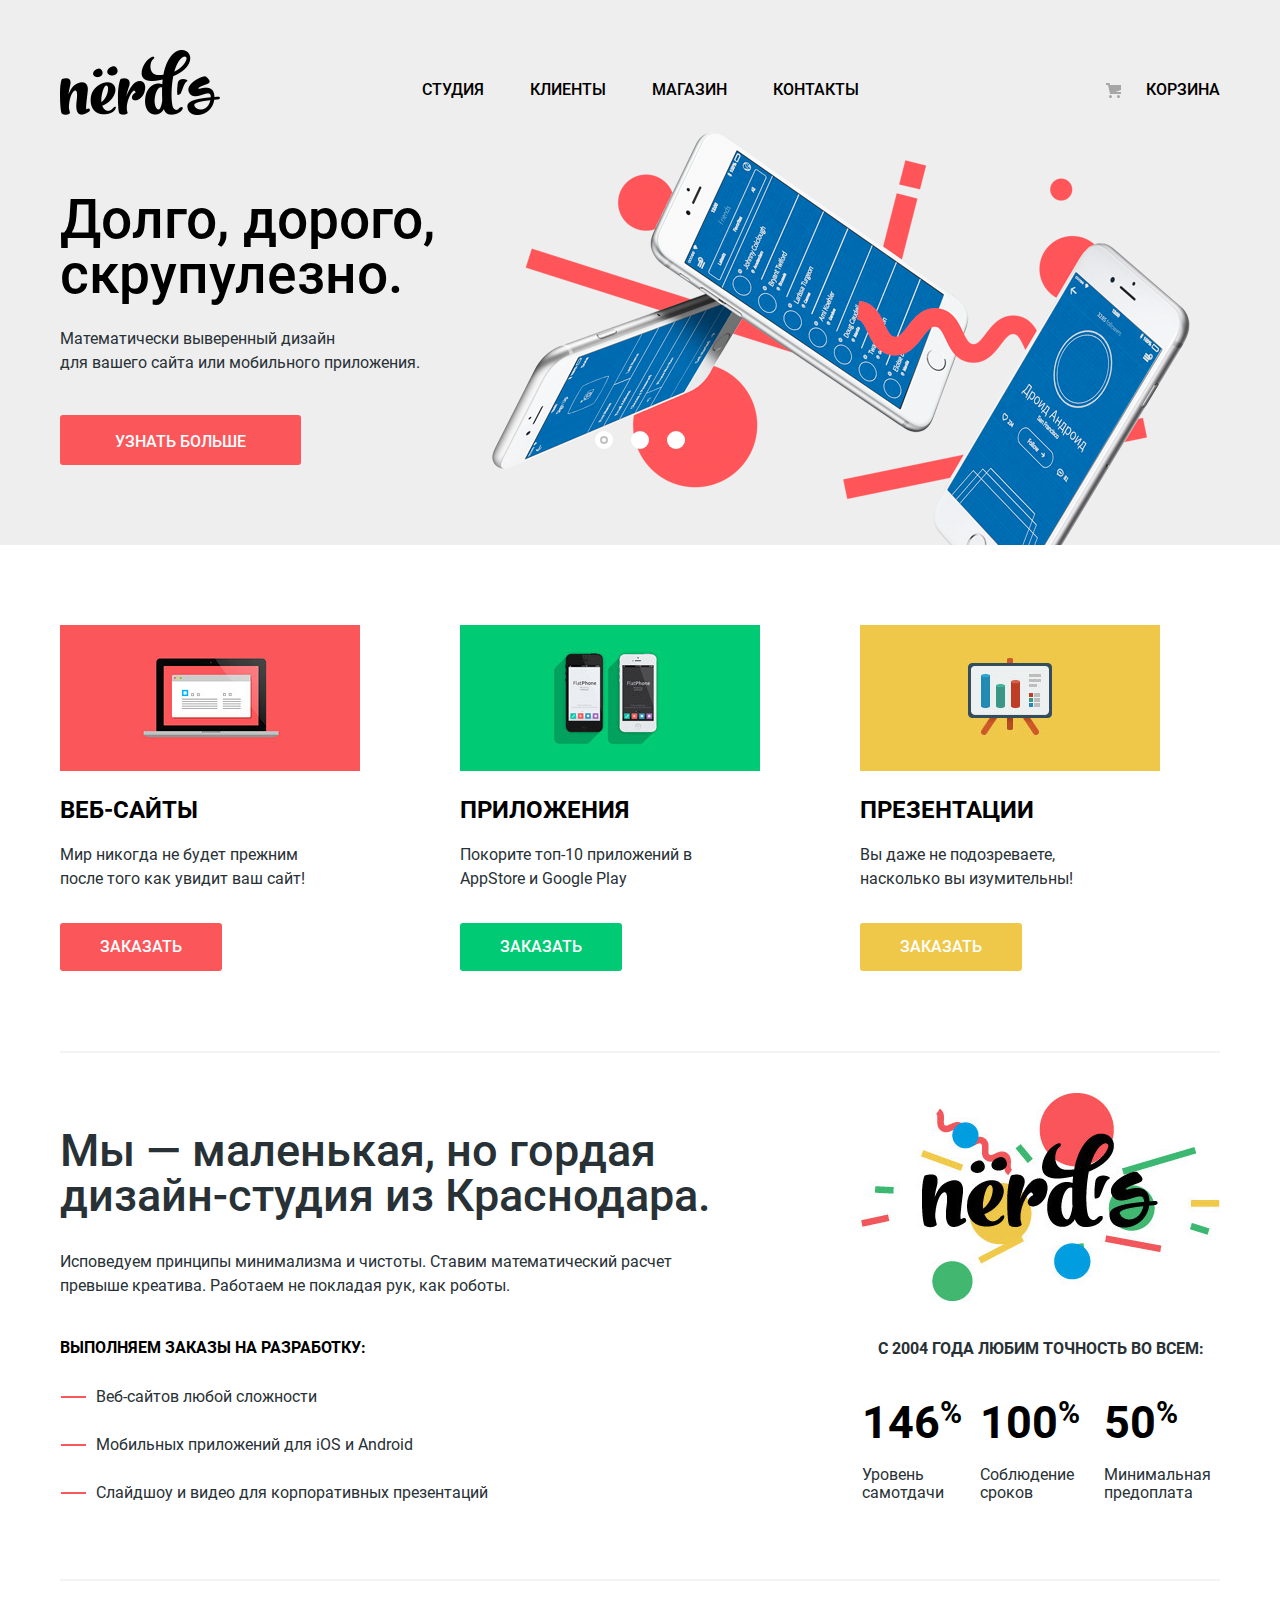
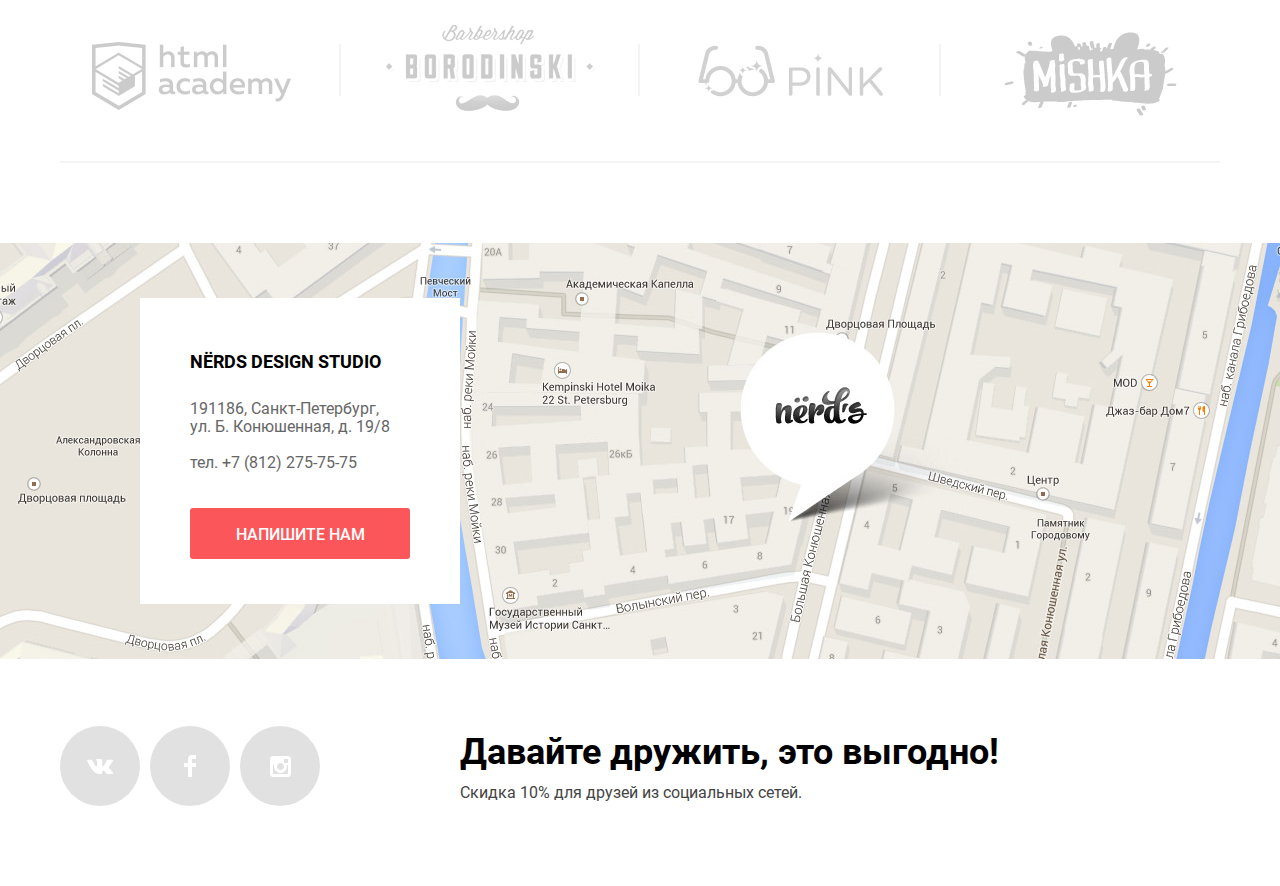
==== index.html @ d202fc58 "Подправил по последним замечаниям" ====
<!DOCTYPE html>
<html lang="ru">
  <head>
    <meta charset="utf-8">
    <title>HTML Academy: Нёрдс</title>
    <link rel="stylesheet" href="css/normalize.css">
    <link rel="stylesheet" href="css/min-main.css">
  </head>
  <body>
    <header class="header-main">
      <nav class="container-index header-nav ">
        <a class="logo">
          <img src="img/nerds-logo.png" alt="Дизайн студия Нёрдс" width="160" height="65">
        </a>
        <ul class="nav-list">
          <li><a href="#">Студия</a></li>
          <li><a href="#">Клиенты</a></li>
          <li><a href="catalog.html">Магазин</a></li>
          <li><a href="#">Контакты</a></li>
        </ul>
        <ul class="nav-user">
          <li class="user-cart"><a href="#">Корзина</a></li>
        </ul>
      </nav>
    </header>
    <main>
      <h1 class="visually-hidden">Студия дизайна НЁРДС</h1>
      <section class="advantages">
        <h2 class="visually-hidden">Преимущества студии дизайна НЁРДС</h2>
        <div class="container-index">
          <input class="visually-hidden" id="slider-control-1" type="radio" name="slider-controls" checked>
          <input class="visually-hidden" id="slider-control-2" type="radio" name="slider-controls">
          <input class="visually-hidden" id="slider-control-3" type="radio" name="slider-controls">
          <div class="advantages-controls">
            <label for="slider-control-1"></label>
            <label for="slider-control-2"></label>
            <label for="slider-control-3"></label>
          </div>
          <ul class="advantages-list">
            <li class="advantages-item">
              <b class="advantages-slogan">
                Долго, дорого,<br> 
                  скрупулезно.
              </b>
              <p>
                Математически выверенный дизайн<br> 
                для вашего сайта или мобильного приложения.
              </p>
              <a class="btn" href="#" >Узнать больше</a>
            </li>
            <li class="advantages-item">
              <b class="advantages-slogan">
                Любим математику<br>
                как никто другой
              </b>
              <p>
                Никакого креатива, только математические формулы 
                для расчета идеальных пропорций.
              </p>
              <a class="btn" href="">Узнать больше</a>
            </li>
            <li class="advantages-item">
              <b class="advantages-slogan">
                Только ночь,<br>
                только хардкор
              </b>
              <p>
                Работать днем, как все? Мы против этого.<br>
                Ближе к полуночи работа только начинается.
              </p>
              <a class="btn" href="">Узнать больше</a>
            </li>
          </ul>
        </div>
      </section>
      <div class="container-index">
        <section class="products">
          <h2 class="visually-hidden">Услуги</h2>
          <ul class="products-list">
            <li class="products-item">
              <h3 class="products-title">веб-сайты</h3>
              <p>Мир никогда не будет прежним после того как увидит ваш сайт!</p>
              <a href="#" class="btn">заказать</a>
            </li>
            <li class="products-item">
              <h3 class="products-title">приложения</h3>
              <p>Покорите топ-10 приложений в AppStore и Google Play</p>
              <a href="#" class="btn">заказать</a>
            </li>
            <li class="products-item">
              <h3 class="products-title">презентации</h3>
              <p>
                Вы даже не подозреваете, насколько вы изумительны!
              </p>
              <a href="#" class="btn">заказать</a>
            </li>
          </ul>
        </section>
        <section class="about-us">
          <h2 class="visually-hidden">О нас</h2>
          <div class="about-us-dis">
            <b class="about-us-slogan">Мы — маленькая, но гордая дизайн-студия из Краснодара.</b>
            <p>
              Исповедуем принципы минимализма и чистоты. Ставим математический расчет 
              превыше креатива. Работаем не покладая рук, как роботы.
            </p>
            <b class="about-us-promo">Выполняем заказы на разработку:</b>
            <ul class="promo-list">
              <li>Веб-сайтов любой сложности</li>
              <li>Мобильных приложений для iOS и Android</li>
              <li>Слайдшоу и видео для корпоративных презентаций</li>
            </ul> 
          </div>
          <div class="about-us-tab">
            <b>с 2004 года Любим точность во всем:</b>
            <table class="about-us-success">
              <tr class="success-row">
                <td>146<sup>%</sup></td>
                <td>100<sup>%</sup></td>
                <td>50<sup>%</sup></td>
              </tr>
              <tr class="success-row">
                <td>Уровень самотдачи</td>
                <td>Соблюдение сроков</td>
                <td>Минимальная предоплата</td>
              </tr>
            </table>
          </div>
        </section>
        <section class="clients">
          <h2 class="visually-hidden">Наши клиенты</h2>
          <ul>
              <li class="clients-item"><a href="https://htmlacademy.ru/intensive/htmlcss"><img src="img/htmlacademy-logo.png" alt="Интерактивные онлайн-курсы HtmlAcademy" width="199" height="68"></a></li>
              <li class="clients-item"><a href="#"><img src="img/borodinski-logo.png" alt="Барбершоп Borodinski" width="209" height="90"></a></li>
              <li class="clients-item"><a href="#"><img src="img/pink-logo.png" alt="Мобильное приожение Pink" width="185" height="52"></a></li>
              <li class="clients-item"><a href="#"><img src="img/mishka-logo.png" alt="Интерент-магазин вязаных игрушек mishka" width="173" height="84"></a></li>
            </ul>
        </section>
      </div>
    </main>
    <footer>
      <section class="contacts">
          <iframe src="https://www.google.com/maps/embed?pb=!1m18!1m12!1m3!1d999.307319059545!2d30.32062268200421!3d59.93853644055591!2m3!1f0!2f0!3f0!3m2!1i1024!2i768!4f13.1!3m3!1m2!1s0x4696310fca145cc1%3A0x42b32648d8238007!2z0JHQvtC70YzRiNCw0Y8g0JrQvtC90Y7RiNC10L3QvdCw0Y8g0YPQuy4sIDE5LzgsINCh0LDQvdC60YIt0J_QtdGC0LXRgNCx0YPRgNCzLCAxOTExODY!5e0!3m2!1sru!2sru!4v1545558315371" min-width="1200" width="100%" height="416" style="border:0"></iframe>
        <h2 class="visually-hidden">Контакты</h2>
        <div class="contacts-container">
          <div class="contacts-wrapper">
            <h3>NЁRDS DESIGN STUDIO</h3>
            <p>
              191186, Санкт-Петербург,
              ул. Б. Конюшенная, д. 19/8
            </p>
            <p>тел. +7 (812) 275-75-75</p>
            <a class="btn" href="#">Напишите нам</a>
          </div>
        </div>
      </section>
      <div class="container-index main-footer">
        <ul class="social-list">
          <li><a class="social-btn" href="#" aria-label="Нёрдс в Вконтакте"><svg xmlns="http://www.w3.org/2000/svg" width="26" height="15" viewbox="0 0 26 15"><path fill="#fff" d="M16.138 11.51c.956-.309 2.18 2.04 3.483 2.939.978.681 1.727.534 1.727.534l3.473-.05s1.815-.112.957-1.554c-.071-.12-.503-1.069-2.585-3.022-2.177-2.043-1.882-1.712.739-5.244 1.597-2.153 2.236-3.468 2.036-4.028-.192-.539-1.365-.399-1.365-.399L20.69.713c-.381.001-.704.119-.851.515-.003.004-.621 1.666-1.445 3.079-1.741 2.989-2.436 3.148-2.724 2.961-.661-.433-.494-1.737-.494-2.664 0-2.897.432-4.105-.846-4.417-.427-.104-.739-.172-1.828-.182-1.392-.021-2.574 0-3.244.329-.445.223-.786.712-.579.74.26.035.843.16 1.155.586.401.552.389 1.789.389 1.789s.229 3.411-.54 3.834c-.528.29-1.25-.302-2.803-3.016-.793-1.388-1.392-2.922-1.392-2.922s-.116-.285-.326-.441c-.25-.185-.6-.244-.6-.244L.848.684S.29.7.085.946c-.182.218-.015.668-.015.668s2.909 6.881 6.203 10.347c3.02 3.182 6.452 2.971 6.452 2.971h1.555s.469-.054.709-.312c.224-.24.214-.691.214-.691s-.031-2.109.935-2.419z"/></svg></a></li>
          <li><a class="social-btn" href="#" aria-label="Нёрдс в Фейсбуке"><svg xmlns="http://www.w3.org/2000/svg" width="12" height="22" viewbox="0 0 12 22"><path fill="#FFF" d="M12 4V0H8a4 4 0 0 0-4 4v4H0v4h4v10h4V12h4V8H8V4h4z"/></svg></a></li>
          <li><a class="social-btn" href="#" aria-label="Нёрдс в Инстаграме"><svg xmlns="http://www.w3.org/2000/svg" width="21" height="21" viewbox="0 0 21 21"><path fill="#FFF" d="M18 0H3C1.35 0 0 1.35 0 3v15c0 1.65 1.35 3 3 3h15c1.65 0 3-1.35 3-3V3c0-1.65-1.35-3-3-3zm-7.5 7c1.93 0 3.5 1.57 3.5 3.5S12.43 14 10.5 14 7 12.43 7 10.5 8.57 7 10.5 7zM18 18H3V9h1.181A6.504 6.504 0 0 0 4 10.5a6.5 6.5 0 1 0 13 0 6.45 6.45 0 0 0-.181-1.5H18v9zm0-11h-4V3h4v4z"/></svg></a></li>
        </ul>
        <div class="footer-slogan">
          <b>Давайте дружить, это выгодно!</b>
          <p>Скидка 10% для друзей из социальных сетей.</p>
      </div>
      </div>
    </footer>
    <section class="modal-form display-none">
      <h2>Напишите нам</h2>
      <form action="https://echo.htmlacademy.ru" method="post">
        <div class="modal-name">
          <p>
            <label for="name">Ваше имя:</label>
            <input id="name" name="name" type="text" placeholder="Имя Фамилия">
          </p>
          <p>
            <label for="email">Ваш e-mail:</label>
            <input id="email" name="email" type="email" placeholder="email@example.com">
          </p>
        </div>
        <div class="modal-letter">
          <label for="letter">Текст письма:</label>
          <textarea id="letter" name="letter" placeholder="В свободной форме"></textarea>
        </div>
        <button class="btn" type="submit" name="write-us">Отправить</button>
      </form>
      <button class="modal-close" type="button" aria-label="Закрыть модальное окно"></button>
    </section>
    <script src="js/min-script.js"></script>
  </body>
</html>
---- css/min-main.css ----
.header-nav,.main-footer{-webkit-box-align:center}.about-us-promo,.about-us-tab b,.btn,.header-nav,.products-title{text-transform:uppercase}.clients-item:not(:last-child)::after,.promo-list li::before,.user-cart a::before{content:""}.btn,.catalog-title,.clients-item{text-align:center}@font-face{font-family:Roboto;src:url(../fonts/roboto.woff2) format("woff2"),url(../fonts/roboto.woff) format("woff");font-weight:400;font-style:normal}@font-face{font-family:Roboto;src:url(../fonts/robotomedium.woff2) format("woff2"),url(../fonts/robotomedium.woff) format("woff");font-weight:500;font-style:normal}@font-face{font-family:Roboto;src:url(../fonts/robotobold.woff2) format("woff2"),url(../fonts/robotobold.woff) format("woff");font-weight:700;font-style:normal}html{-webkit-box-sizing:border-box;box-sizing:border-box}*,::after,::before{-webkit-box-sizing:inherit;box-sizing:inherit}body{margin:0;padding:0;font-family:Roboto,Arial,sans-serif;font-size:16px;line-height:24px;font-weight:400;color:#283136;background-color:#fff}img{max-width:100%}a{text-decoration:none}.visually-hidden{position:absolute;top:0;left:0;width:1px;height:1px;margin:-1px;border:0;padding:0;clip:rect(0 0 0 0);overflow:hidden}.btn{display:inline-block;font:inherit;line-height:18px;font-weight:500;color:#fff;vertical-align:top;word-break:break-all;background-color:#fb565a;border:none;border-radius:3px}.btn:hover{background-color:#e74246}.btn:active{color:rgba(255,255,255,.3);background-color:#d7373b;-webkit-box-shadow:0 2px 0 0 rgba(0,0,0,.25) inset;box-shadow:0 2px 0 0 rgba(0,0,0,.25) inset}.container-index{position:relative;width:1200px;margin:0 auto;padding:0 20px}.header-main{color:#000;background-color:#eee}.header-nav{display:-webkit-box;display:-ms-flexbox;display:flex;-ms-flex-align:center;align-items:center;padding-top:50px;font-weight:500;line-height:30px}.nav-list,.nav-user{display:-webkit-box;display:-ms-flexbox}.header-nav ul{margin:0 0 0 202px;padding:15px 0 0;list-style:none}.header-nav ul:last-child{margin-left:auto}.nav-list{display:flex}.nav-list li:first-child{padding-left:0}.nav-list li{padding-left:46px}.nav-user{display:flex;-webkit-box-pack:end;-ms-flex-pack:end;justify-content:flex-end}.nav-list a,.nav-user a{padding:10px 0;color:#000}.user-cart a{position:relative;max-width:125px;padding-left:45px}.user-cart a::before{position:absolute;top:13px;left:5px;width:20px;height:20px;background:url(../img/cart-icon.svg) no-repeat}.nav-list a:focus,.nav-list a:hover,.nav-user a:focus,.nav-user a:hover{color:#fb565a}.nav-list a:active,.nav-user a:active{color:rgba(0,0,0,.3)}.nav-current{border-bottom:2px solid #fb565a}.logo{font-size:0;line-height:0}.logo:hover{opacity:.8}.logo:active{opacity:.3}.advantages{background-color:#eee}.advantages .container-index{display:-webkit-box;display:-ms-flexbox;display:flex}.advantages-list{margin:0;padding:0;list-style:none}.advantages-item{display:none;-webkit-box-orient:vertical;-webkit-box-direction:normal;-ms-flex-direction:column;flex-direction:column;-webkit-box-align:start;-ms-flex-align:start;align-items:flex-start;margin:0;padding:77px 640px 80px 0}.advantages-slogan{margin-bottom:25px;min-width:520px;font-size:55px;line-height:55px;font-weight:500;color:#000}.advantages-item p{max-width:420px;margin:0 0 40px;padding:0}.advantages-item .btn{min-width:240px;padding:18px 55px 14px}.advantages-item:first-child{background:url(../img/slide1.png) 93.5% 17px no-repeat}.advantages-item:nth-child(2){background:url(../img/slide2.png) 100% no-repeat}.advantages-item:nth-child(3){background:url(../img/slide3.png) 100% 18px no-repeat}.advantages-controls{position:absolute;bottom:96px;left:50%;display:-webkit-box;display:-ms-flexbox;display:flex;-webkit-box-pack:justify;-ms-flex-pack:justify;justify-content:space-between;width:90px;margin:0;padding:0;z-index:100;list-style:none;-webkit-transform:translateX(-50%);-ms-transform:translateX(-50%);transform:translateX(-50%)}.about-us-dis,.products-item{-webkit-box-orient:vertical;-webkit-box-direction:normal;-ms-flex-direction:column}.advantages-controls label{position:relative;width:18px;height:18px;margin:0;padding:0;border:none;border-radius:50%;z-index:25;background-color:#fff;cursor:pointer}#slider-control-1:checked~.advantages-list .advantages-item:first-child,#slider-control-2:checked~.advantages-list .advantages-item:nth-child(2),#slider-control-3:checked~.advantages-list .advantages-item:nth-child(3){display:-webkit-box;display:-ms-flexbox;display:flex}.products-item,.products-list{display:-webkit-box;display:-ms-flexbox}#slider-control-1:checked~.advantages-controls label:first-child::before,#slider-control-2:checked~.advantages-controls label:nth-child(2)::before,#slider-control-3:checked~.advantages-controls label:nth-child(3)::before{content:"";position:absolute;top:25%;left:5px;z-index:100;width:8px;height:8px;border:2px solid #c1c1c1;border-radius:50%;background-color:#fff}.products{padding-top:80px;border-bottom:2px solid #f4f4f4;color:#283136;background-color:#fff}.products-list{display:flex;margin:0;padding:0;list-style:none}.products-item{display:flex;flex-direction:column;-webkit-box-align:start;-ms-flex-align:start;align-items:flex-start;width:300px;margin-right:100px;margin-bottom:80px}.about-us,.about-us-dis{display:-webkit-box;display:-ms-flexbox}.products-item:first-child{background:url(../img/illustration-1.jpg) no-repeat}.products-item:nth-child(2){background:url(../img/illustration-2.jpg) no-repeat}.products-item:last-child{margin-right:60px;background:url(../img/illustration-3.jpg) no-repeat}.products-title{margin:0 0 18px;padding:170px 0 0;font-size:24px;line-height:30px;font-weight:700;color:#000}.products-item p{max-width:265px;margin:0 0 32px;padding:0 20px 0 0}.products-item .btn{padding:15px 40px}.products-item:nth-child(2) .btn{background-color:#00ca74}.products-item:nth-child(3) .btn{background-color:#efc849}.products-item:nth-child(2) .btn:hover{background-color:#00bc6c}.products-item:nth-child(3) .btn:hover{background-color:#eab534}.products-item:nth-child(2) .btn:active{color:rgba(255,255,255,.3);background-color:#00aa62}.products-item:nth-child(3) .btn:active{color:rgba(255,255,255,.3);background-color:#e5a722}.about-us{display:flex;margin-bottom:50px;padding-top:40px;color:#283136;background-color:#fff}.about-us ul{margin:0;padding:0;list-style:none}.about-us-dis{display:flex;flex-direction:column;width:660px;padding-top:35px}.about-us-tab,.clients ul{display:-webkit-box;display:-ms-flexbox}.about-us-tab,.contacts-container{-webkit-box-orient:vertical;-webkit-box-direction:normal;-ms-flex-direction:column}.about-us-slogan{margin-bottom:32px;font-size:45px;line-height:45px;font-weight:500}.about-us-dis p{margin:0 0 38px;padding:0}.about-us-promo{margin-bottom:25px;font-weight:700;color:#000}.promo-list li{position:relative;padding-left:36px;margin-bottom:24px}.promo-list li::before{position:absolute;top:11px;left:1px;width:25px;height:1px;border:1px solid #fb565a}.about-us-tab{display:flex;flex-direction:column;width:360px;margin-left:140px;padding-top:244px;background:url(../img/nerds-illustration.jpg) no-repeat}.about-us-tab b{padding-left:18px}.success-row{line-height:18px;font-weight:400}.success-row:first-child{font-size:45px;line-height:10.06px;font-weight:700;color:#000}.success-row sup{font-size:30px}.success-row td{padding-top:55px;padding-left:12px}.success-row td:first-child{padding-left:0}.success-row td:last-child{padding-left:18px}.success-row:nth-child(2) td{padding-top:35px}.clients{margin-bottom:80px;padding:44px 32px 38px;border-top:2px solid #f4f4f4;border-bottom:2px solid #f4f4f4}.clients ul{display:flex;margin:0;padding:0;list-style:none}.contacts-container,.contacts-wrapper{display:-webkit-box;display:-ms-flexbox}.clients-item{position:relative;margin-right:95px}.clients-item:first-child{padding-top:17px}.clients-item:nth-child(2){margin-right:103px}.clients-item:nth-child(3){margin-right:121px;padding-top:20px}.clients-item:last-child{margin-right:0;padding-top:7px}.clients-item a{opacity:.2}.clients-item a:hover{opacity:1}.clients-item a:active{opacity:.1}.clients-item:not(:last-child)::after{position:absolute;top:19px;height:52px;width:2px;background-color:#f4f4f4;opacity:1}.clients-item:first-child::after{right:-50px}.clients-item:nth-child(2)::after{right:-45px}.clients-item:nth-child(3)::after{right:-58px}iframe{position:absolute;z-index:1}.contacts-container{position:relative;display:flex;flex-direction:column;max-width:1440px;min-height:416px;margin:0 auto;line-height:18px;color:#666;background:url(../img/map-markerjpg.jpg) center center no-repeat #eee}.contacts-wrapper,.filter-catalog form{-webkit-box-orient:vertical;-webkit-box-direction:normal;-ms-flex-direction:column}.contacts-wrapper{position:absolute;top:55px;left:140px;z-index:2;display:flex;flex-direction:column;-webkit-box-align:start;-ms-flex-align:start;align-items:flex-start;width:320px;padding:49px 50px 45px;background-color:#fff}.main-footer,.social-list{display:-webkit-box;display:-ms-flexbox}.contacts-wrapper h3{margin:0 0 5px;padding:0;font-size:18px;line-height:30px;font-weight:700;color:#000}.contacts-wrapper p{margin:0 0 18px;white-space:pre-line}.contacts-wrapper p:last-of-type{margin-bottom:36px}.contacts-wrapper .btn{-ms-flex-item-align:start;align-self:flex-start;min-width:220px;padding:18px 44px 15px}.main-footer{display:flex;-ms-flex-align:center;align-items:center;padding-top:67px;padding-bottom:80px;line-height:22px;color:#444;background-color:#fff}.main-footer b{font-size:36px;line-height:36px;font-weight:700;color:#000}.social-list{display:flex;margin:0;padding:0;list-style:none}.container-catalog,.social-btn{display:-webkit-box;display:-ms-flexbox}.social-list li{margin-right:10px}.social-btn{display:flex;-webkit-box-align:center;-ms-flex-align:center;align-items:center;-webkit-box-pack:center;-ms-flex-pack:center;justify-content:center;width:80px;height:80px;border:none;border-radius:50%;background-color:#e1e1e1}.social-btn:hover{background-color:#e74246}.social-btn:active{fill-opacity:.3;background-color:#d7373b}.footer-slogan{margin-left:130px;padding-top:5px}.footer-slogan p{margin:12px 0 0;padding:0}.container-catalog{display:flex;-webkit-box-pack:justify;-ms-flex-pack:justify;justify-content:space-between;-ms-flex-wrap:wrap;flex-wrap:wrap;margin-top:54px}.catalog-title{margin:0;padding:77px 0 108px;font-size:55px;line-height:55px;font-weight:500;background-color:#eee}.filter-catalog .sort-name,.item-title a{font-weight:700;text-transform:uppercase}.filter-catalog{width:260px;min-height:780px;line-height:20px;background-color:#fff}.filter-catalog .btn,.filter-catalog input{background-color:#eee}.filter-catalog form{display:-webkit-box;display:-ms-flexbox;display:flex;flex-direction:column;min-height:780px}.catalog,.item-info{-ms-flex-direction:column;-webkit-box-orient:vertical;-webkit-box-direction:normal}.filter-catalog fieldset{margin:0;padding:0;border:none}.filter-catalog .sort-name{margin-bottom:16px;font-size:18px;line-height:30px;color:#000}.filter-catalog input:disabled+label{opacity:.3}.filter-catalog ul{margin:0;padding:0;list-style:none}.filter-catalog .btn{padding:17px 0;color:#000}.filter-catalog .btn:active{color:rgba(0,0,0,.3);background:#d5d5d5}.filter-catalog .filter-price{margin-bottom:56px;line-height:22px;text-transform:uppercase}.filter-price .sort-name{margin-bottom:48px}.slide-range-block{display:block}.range-controls{position:relative;height:80px;margin-bottom:17px;padding-top:40px;padding-left:20px;padding-right:20px;background-color:#f1f1f1;border-radius:5px}.slider-scale{height:2px;background:#d7dcde}.slider-bar{width:70%;height:2px;background:#00ca74}.toggle{position:absolute;top:31px;left:0;width:20px;height:20px;padding:0;border:8px solid #fff;background-color:#ababab;-webkit-box-shadow:0 2px 1px 0 #cfcfcf;box-shadow:0 2px 1px 0 #cfcfcf;border-radius:50%;cursor:pointer}.toggle-min{left:18px}.toggle-max{left:160px}.num-range-block{font-size:0}.num-range-block label{display:inline-block;width:50%;font-size:16px;text-transform:uppercase}.num-range-block input{width:78px;margin-left:9px;padding:8px 10px;text-align:center;color:#283136;border:none;border-radius:5px;background:#f1f1f1}.num-range-block label:nth-child(2){text-align:right}.filter-features input,.filter-grid input{margin-bottom:24px}.filter-features label,.filter-grid label{padding-left:32px;opacity:.4}.filter-features label:hover,.filter-grid label:hover{opacity:1}.filter-catalog .filter-grid{margin-bottom:26px}.sort-option{position:relative;margin:0 0 20px 6px}.filter-features input:checked~label::before,.filter-features label::before,.filter-grid input:checked~label::before,.filter-grid label::before{position:absolute;top:0;left:-5px;width:25px;height:25px;content:""}.filter-grid label::before{background:url(../img/radio-off.svg) no-repeat}.filter-grid input:checked~label::before{background:url(../img/radio-on.svg) no-repeat}.filter-catalog .filter-features{margin-bottom:30px}.filter-features label::before{background:url(../img/checkbox-off.svg) no-repeat}.filter-features input:checked~label::before{background:url(../img/checkbox-on.svg) no-repeat}.catalog{display:-webkit-box;display:-ms-flexbox;display:flex;flex-direction:column;width:760px;line-height:18px;color:#666;background-color:#fff}.sort-catalog{display:-webkit-box;display:-ms-flexbox;display:flex;-webkit-box-align:end;-ms-flex-align:end;align-items:flex-end;margin-bottom:58px}.sort-catalog h3{margin:4px 265px 0 0;padding:0;text-transform:uppercase}.sort-direction,.sort-list{display:-webkit-box;display:-ms-flexbox;display:flex;margin:0;padding:0;list-style:none}.sort-list{margin-right:60px}.sort-list li:not(:last-child){margin-right:38px}.sort-list a{font-size:14px;color:rgba(0,0,0,.3)}.sort-direction li{position:relative;padding:4px}.sort-direction li:nth-child(2){margin-left:20px}.dir-down::before,.dir-up::before{position:absolute;top:-5px;left:0;content:"";width:15px;height:15px;opacity:.2}.dir-down::before{background:url(../img/icon-down-dir.svg) no-repeat}.dir-up::before{background:url(../img/icon-up-dir.svg) no-repeat}.dir-active.dir-down::before,.dir-active.dir-up::before{opacity:1}.dir-down:hover::before,.dir-up:hover:before{opacity:.6}.sort-direction a:hover,.sort-list a:hover{color:rgba(0,0,0,.6)}.sort-direction a:active,.sort-direction a:focus,.sort-list a:active,.sort-list a:focus{color:#000}.catalog-list{display:-webkit-box;display:-ms-flexbox;display:flex;-webkit-box-pack:justify;-ms-flex-pack:justify;justify-content:space-between;-ms-flex-wrap:wrap;flex-wrap:wrap;width:760px;margin:0 0 25px;padding:0;list-style:none}.catalog-item{position:relative;width:360px;margin-bottom:30px;padding-top:39px}.catalog-item::before{position:absolute;top:0;left:0;content:"";width:100%;height:40px;background:url(../img/browser.svg) no-repeat;opacity:.12}.item-info{position:absolute;bottom:0;display:-webkit-box;display:-ms-flexbox;display:flex;flex-direction:column;-webkit-box-align:center;-ms-flex-align:center;align-items:center;width:100%;max-height:580px;padding-top:30px;padding-bottom:45px;text-align:center;overflow:overlay;background-color:#eee}.item-info p{margin:0 0 32px}.item-info .btn{padding:15px 60px}.item-info .btn:active,.item-info .btn:hover{color:#fff}.item-title{margin:0 0 15px}.item-title a{font-size:18px;line-height:30px;color:#000}.catalog-item:hover::before{opacity:1}.catalog-item:hover .item-info{top:auto;height:auto;clip:auto}.pagination-list{display:-webkit-box;display:-ms-flexbox;display:flex;margin:0 0 60px;padding:0;text-transform:uppercase;list-style:none}.pagination-item,.pagination-next{position:relative;margin-right:11px;padding:18px 20px 10px;text-align:center;background-color:#eee}.pagination-next{width:260px;min-height:50px}.pagination-item a,.pagination-next a{font-weight:500;color:#000}.pagination-item:hover,.pagination-next:hover{background-color:#dfdfdf}.pagination-item:active{background-color:#d5d5d5}.pagination-item:active a,.pagination-next:active a{color:rgba(0,0,0,.3)}.pagination-current,.pagination-current:active,.pagination-current:hover{background-color:#fff;-webkit-box-shadow:#eee 0 0 0 2px inset;box-shadow:#eee 0 0 0 2px inset}.pagination-current:active a{color:rgba(0,0,0,1)}.modal-form{position:fixed;bottom:180px;left:50%;z-index:100;display:-webkit-box;display:-ms-flexbox;display:flex;-webkit-box-orient:vertical;-webkit-box-direction:normal;-ms-flex-direction:column;flex-direction:column;-webkit-box-align:start;-ms-flex-align:start;align-items:flex-start;width:960px;min-height:590px;margin-left:-480px;padding:70px 100px;line-height:18px;font-weight:700;color:#000;background-color:#fff;-webkit-box-shadow:0 20px 40px 0 rgba(0,1,1,.75);box-shadow:0 20px 40px 0 rgba(0,1,1,.75);-webkit-animation:bounce .6s;animation:bounce .6s}.modal-form form{width:100%}.modal-form h2{margin:0 0 40px;font-size:45px;line-height:45px;font-weight:500}.modal-name{display:-webkit-box;display:-ms-flexbox;display:flex;-webkit-box-pack:justify;-ms-flex-pack:justify;justify-content:space-between;margin-bottom:30px}.modal-name p{margin:0}.modal-letter{margin:0 0 45px}.modal-letter textarea{width:100%;min-height:118px}.modal-form label{display:block;margin-bottom:10px}.modal-name input{width:360px;min-height:50px}.modal-form input,.modal-form textarea{padding-left:12px;font:inherit;line-height:18px;font-weight:400;color:#a1a1a1;background-color:transparent;border:2px solid #d7dcde;outline:0}.modal-form textarea{padding-top:12px}.modal-form input:hover,.modal-form textarea:hover{border-color:#b4b9bb}.modal-form input:focus,.modal-form textarea:focus{color:#444;border-color:#000}.modal-form input:invalid,.modal-form textarea:invalid{color:#e74246;border-color:#e74246}.modal-form .btn{min-width:260px;padding:15px 20px}.modal-close{position:absolute;top:80px;right:120px;margin:0;padding:0;border:none;font-size:0;background:0 0;opacity:.3;cursor:pointer;outline:0}.modal-close::before{content:"";position:absolute;width:21px;height:21px;background:url(../img/close-cross.svg) no-repeat}.modal-close:hover{opacity:1}.modal-close:active{opacity:.1}.display-none{display:none}.modal-err{-webkit-animation:shake .6s;animation:shake .6s}@-webkit-keyframes bounce{0%{-webkit-transform:translateY(-2000px);transform:translateY(-2000px)}70%{-webkit-transform:translateY(30px);transform:translateY(30px)}90%{-webkit-transform:translateY(-10px);transform:translateY(-10px)}100%{-webkit-transform:translateY(0);transform:translateY(0)}}@keyframes bounce{0%{-webkit-transform:translateY(-2000px);transform:translateY(-2000px)}70%{-webkit-transform:translateY(30px);transform:translateY(30px)}90%{-webkit-transform:translateY(-10px);transform:translateY(-10px)}100%{-webkit-transform:translateY(0);transform:translateY(0)}}@-webkit-keyframes shake{0%,100%{-webkit-transform:translateX(0);transform:translateX(0)}10%,30%,50%,70%,90%{-webkit-transform:translateX(-10px);transform:translateX(-10px)}20%,40%,60%,80%{-webkit-transform:translateX(10px);transform:translateX(10px)}}@keyframes shake{0%,100%{-webkit-transform:translateX(0);transform:translateX(0)}10%,30%,50%,70%,90%{-webkit-transform:translateX(-10px);transform:translateX(-10px)}20%,40%,60%,80%{-webkit-transform:translateX(10px);transform:translateX(10px)}}
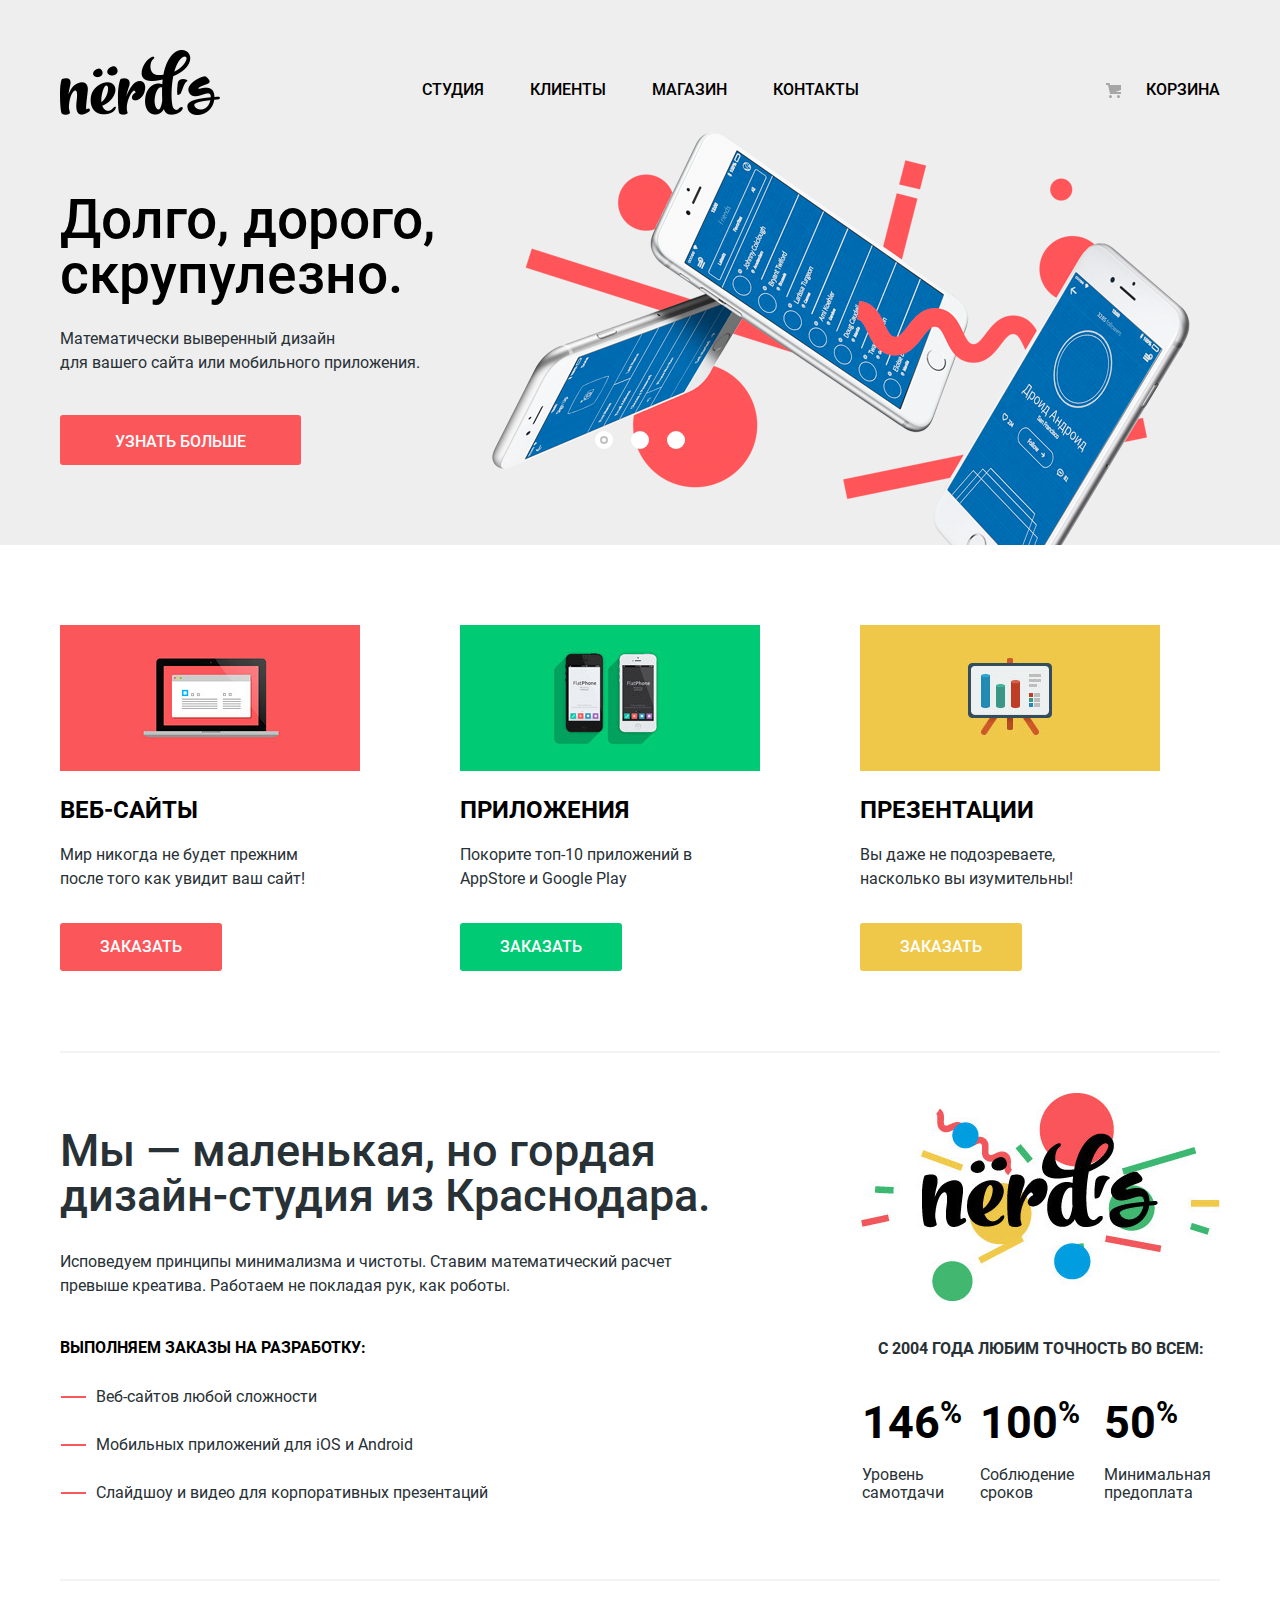
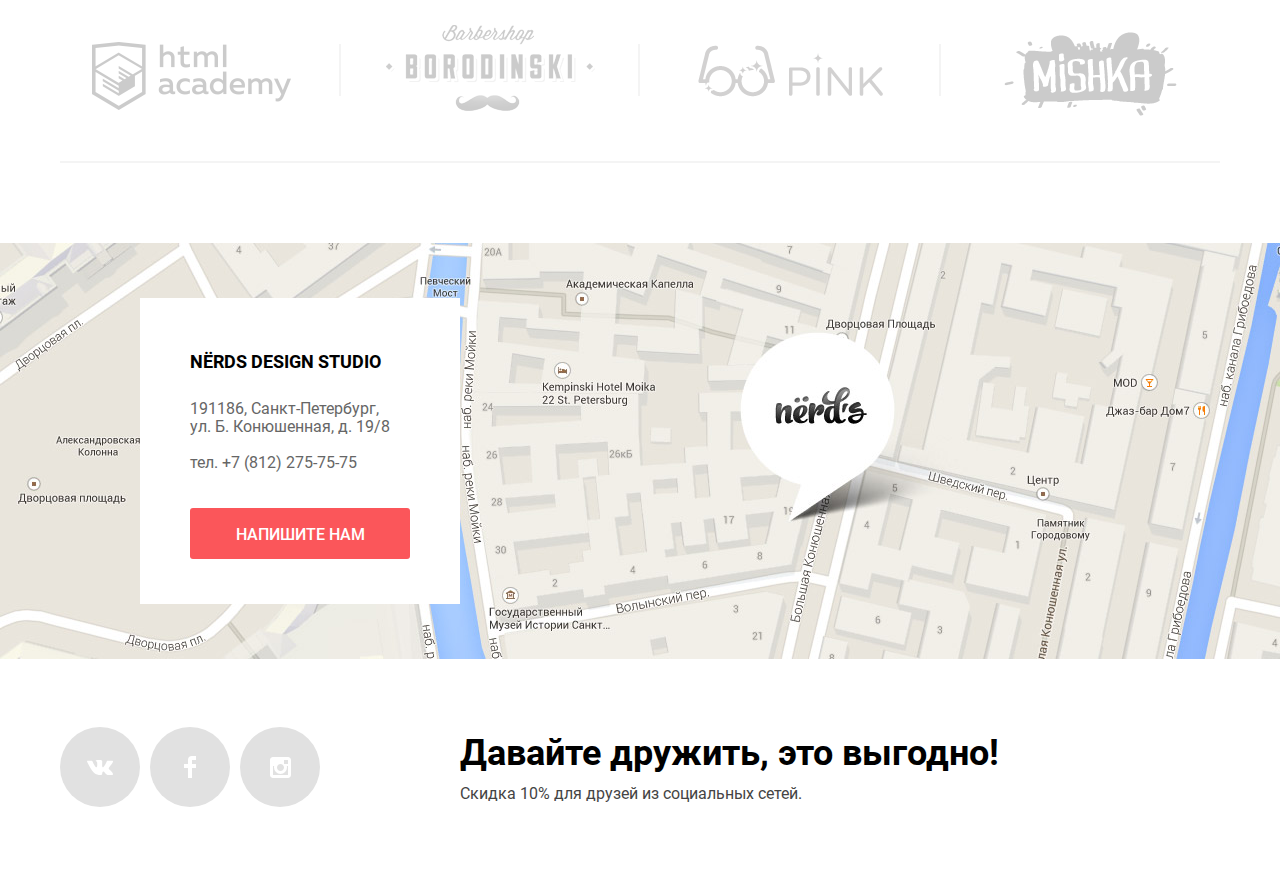
==== commit c21feacb: "Поправил критерии" ====
--- a/index.html
+++ b/index.html
@@ -3,8 +3,8 @@
   <head>
     <meta charset="utf-8">
     <title>HTML Academy: Нёрдс</title>
-    <link rel="stylesheet" href="css/normalize.css">
-    <link rel="stylesheet" href="css/min-main.css">
+    <link rel="stylesheet" href="css/min-normalize.css">
+    <link rel="stylesheet" href="css/main.css">
   </head>
   <body>
     <header class="header-main">
@@ -23,14 +23,14 @@
         </ul>
       </nav>
     </header>
-    <main>
+    <main class="main-container">
       <h1 class="visually-hidden">Студия дизайна НЁРДС</h1>
       <section class="advantages">
         <h2 class="visually-hidden">Преимущества студии дизайна НЁРДС</h2>
         <div class="container-index">
-          <input class="visually-hidden" id="slider-control-1" type="radio" name="slider-controls" checked>
-          <input class="visually-hidden" id="slider-control-2" type="radio" name="slider-controls">
-          <input class="visually-hidden" id="slider-control-3" type="radio" name="slider-controls">
+          <input class="visually-hidden" id="slider-control-1" type="radio" name="slider-controls" aria-label="первый слайд преимуществ Нёрдс" checked>
+          <input class="visually-hidden" id="slider-control-2" type="radio" name="slider-controls" aria-label="второй слайд преимуществ Нёрдс">
+          <input class="visually-hidden" id="slider-control-3" type="radio" name="slider-controls" aria-label="третий слайд преимуществ Нёрдс">
           <div class="advantages-controls">
             <label for="slider-control-1"></label>
             <label for="slider-control-2"></label>
@@ -140,7 +140,7 @@
     </main>
     <footer>
       <section class="contacts">
-          <iframe src="https://www.google.com/maps/embed?pb=!1m18!1m12!1m3!1d999.307319059545!2d30.32062268200421!3d59.93853644055591!2m3!1f0!2f0!3f0!3m2!1i1024!2i768!4f13.1!3m3!1m2!1s0x4696310fca145cc1%3A0x42b32648d8238007!2z0JHQvtC70YzRiNCw0Y8g0JrQvtC90Y7RiNC10L3QvdCw0Y8g0YPQuy4sIDE5LzgsINCh0LDQvdC60YIt0J_QtdGC0LXRgNCx0YPRgNCzLCAxOTExODY!5e0!3m2!1sru!2sru!4v1545558315371" min-width="1200" width="100%" height="416" style="border:0"></iframe>
+          <iframe class="imap" src="https://www.google.com/maps/embed?pb=!1m18!1m12!1m3!1d999.307319059545!2d30.32062268200421!3d59.93853644055591!2m3!1f0!2f0!3f0!3m2!1i1024!2i768!4f13.1!3m3!1m2!1s0x4696310fca145cc1%3A0x42b32648d8238007!2z0JHQvtC70YzRiNCw0Y8g0JrQvtC90Y7RiNC10L3QvdCw0Y8g0YPQuy4sIDE5LzgsINCh0LDQvdC60YIt0J_QtdGC0LXRgNCx0YPRgNCzLCAxOTExODY!5e0!3m2!1sru!2sru!4v1545558315371" height="416" style="border:0"></iframe>
         <h2 class="visually-hidden">Контакты</h2>
         <div class="contacts-container">
           <div class="contacts-wrapper">
@@ -150,7 +150,7 @@
               ул. Б. Конюшенная, д. 19/8
             </p>
             <p>тел. +7 (812) 275-75-75</p>
-            <a class="btn" href="#">Напишите нам</a>
+            <a class="btn" href="modal-form.html">Напишите нам</a>
           </div>
         </div>
       </section>
--- a/css/main.css
+++ b/css/main.css
@@ -0,0 +1,1729 @@
+@font-face { 
+  font-family: "Roboto";
+  src: 
+       url("../fonts/roboto.woff2") format("woff2"),
+       url("../fonts/roboto.woff") format("woff");
+  font-weight: 400;
+  font-style: normal;
+}
+
+@font-face { 
+  font-family: "Roboto";
+  src: 
+       url("../fonts/robotomedium.woff2") format("woff2"),
+       url("../fonts/robotomedium.woff") format("woff");
+  font-weight: 500;
+  font-style: normal;
+}
+
+@font-face { 
+  font-family: "Roboto";
+  src: 
+       url("../fonts/robotobold.woff2") format("woff2"),
+       url("../fonts/robotobold.woff") format("woff");
+  font-weight: 700;
+  font-style: normal;
+}
+
+html {
+  -webkit-box-sizing: border-box;
+          box-sizing: border-box;
+}
+
+*,*::before,*::after {
+  -webkit-box-sizing: inherit;
+          box-sizing: inherit;
+}
+
+body {
+  margin: 0;
+  padding: 0;
+
+  font-family: "Roboto", Arial, sans-serif;
+  font-size: 16px;
+  line-height: 24px;
+  font-weight: 400;
+  color: #283136;
+
+  background-color: #fff;
+}
+
+img {
+  max-width: 100%;
+}
+
+a {
+  text-decoration: none;
+}
+
+.visually-hidden {
+  position: absolute;
+  top: 0;
+  left: 0;
+
+  width: 1px;
+  height: 1px;
+  margin: -1px;
+  border: 0;
+  padding: 0;
+
+  clip: rect(0 0 0 0);
+  overflow: hidden;
+}
+
+.btn {
+  display: inline-block;
+
+  font: inherit;
+  text-align: center;
+  line-height: 18px;
+  font-weight: 500;
+  color: #fff;
+  vertical-align: top;
+  text-transform: uppercase;
+  word-break: break-all;
+
+  background-color: #fb565a;
+  border: none;
+  border-radius: 3px;
+}
+
+.btn:hover {
+  background-color: #e74246;
+}
+
+.btn:active {
+  color: rgba(255, 255, 255, 0.3);
+
+  background-color: #d7373b;
+  -webkit-box-shadow: 0 2px 0 0
+            rgba(0, 0, 0, 0.25)
+              inset;
+          box-shadow: 0 2px 0 0
+            rgba(0, 0, 0, 0.25)
+              inset;
+}
+
+.container-index {
+  position: relative;
+
+  width: 1200px;
+  margin: 0 auto;
+  padding: 0 20px;
+}
+
+/* Хеддер и навигация */
+.header-main {
+  min-width: 1200px;
+
+  color: #000;
+
+  background-color: #eee;
+}
+
+.header-nav {
+  display: -webkit-box;
+  display: -ms-flexbox;
+  display: flex;
+  -webkit-box-align: center;
+      -ms-flex-align: center;
+          align-items: center;
+
+  padding-top: 50px;
+
+  font-weight: 500;
+  line-height: 30px;
+  text-transform: uppercase;
+}
+
+.header-nav ul {
+  margin: 0;
+  margin-left: 202px;
+  padding: 0;
+  padding-top: 15px;
+
+  list-style: none;
+}
+
+.header-nav ul:last-child {
+  margin-left: auto;
+}
+
+.nav-list {
+  display: -webkit-box;
+  display: -ms-flexbox;
+  display: flex;
+}
+
+.nav-list li:first-child {
+  padding-left: 0;
+}
+
+.nav-list li {
+  padding-left: 46px;
+}
+
+.nav-user {
+  display: -webkit-box;
+  display: -ms-flexbox;
+  display: flex;
+  -webkit-box-pack: end;
+      -ms-flex-pack: end;
+          justify-content: flex-end;
+}
+
+.nav-list a,
+.nav-user a {
+  padding: 10px 0;
+
+  color: #000;
+}
+
+.user-cart a {
+  position: relative;
+
+  max-width: 125px;
+  padding-left: 45px;
+}
+
+.user-cart a::before {
+  position: absolute;
+  top: 13px;
+  left: 5px;
+
+  content: "";
+
+  width: 20px;
+  height: 20px;
+
+  background: url("../img/cart-icon.svg") no-repeat;
+}
+
+.nav-list a:hover,
+.nav-list a:focus,
+.nav-user a:hover,
+.nav-user a:focus {
+  color: #fb565a;
+}
+
+.nav-list a:active,
+.nav-user a:active {
+  color: rgba(0, 0, 0, 0.3);
+}
+
+.nav-current {
+  border-bottom: 2px solid #fb565a;
+}
+
+.logo {
+  font-size: 0;
+  line-height: 0;
+}
+
+.logo:hover {
+  opacity: 0.8;
+}
+
+.logo:active {
+  opacity: 0.3;
+}
+
+.main-container {
+  min-width: 1200px;
+}
+
+ /* Преимущества и Слайдер */
+.advantages {
+  background-color: #eee;
+}
+
+.advantages .container-index {
+  display: -webkit-box;
+  display: -ms-flexbox;
+  display: flex;
+}
+
+.advantages-list {
+  margin: 0;
+  padding: 0;
+
+  list-style: none;
+}
+
+.advantages-item {
+  display: none;
+  -webkit-box-orient: vertical;
+  -webkit-box-direction: normal;
+      -ms-flex-direction: column;
+          flex-direction: column;
+  -webkit-box-align: start;
+      -ms-flex-align: start;
+          align-items: flex-start;
+  margin: 0;
+  padding: 0;
+  padding-top: 77px;
+  padding-bottom: 80px;
+  padding-right: 640px;
+}
+
+.advantages-slogan {
+  margin-bottom: 25px;
+
+  min-width: 520px;
+  font-size: 55px;
+  line-height: 55px;
+  font-weight: 500;
+  color: #000;
+}
+
+.advantages-item p {
+  max-width: 420px;
+  margin: 0;
+  margin-bottom: 40px;
+  padding: 0;
+}
+
+.advantages-item .btn {
+  min-width: 240px;
+  padding: 18px 55px 14px;
+}
+
+.advantages-item:first-child {
+  background: transparent
+              url("../img/slide1.png")
+              no-repeat
+              93.5% 17px;
+}
+
+.advantages-item:nth-child(2) {
+  background: transparent
+              url("../img/slide2.png")
+              no-repeat
+              100%;
+}
+
+.advantages-item:nth-child(3) {
+  background: transparent
+              url("../img/slide3.png")
+              no-repeat
+              100% 18px;
+}
+
+/* Переключатели слайдов */
+.advantages-controls {
+  position: absolute;
+  bottom: 96px;
+  left: 50%;
+
+  display: -webkit-box;
+
+  display: -ms-flexbox;
+
+  display: flex;
+  -webkit-box-pack: justify;
+      -ms-flex-pack: justify;
+          justify-content: space-between;
+  width: 90px;
+  margin: 0;
+  padding: 0;
+  z-index: 100;
+
+  list-style: none;
+
+  -webkit-transform: translateX(-50%);
+
+      -ms-transform: translateX(-50%);
+
+          transform: translateX(-50%);
+}
+
+/* Кругляши кнопочки */
+.advantages-controls label {
+  position: relative;
+
+  width: 18px;
+  height: 18px;
+  margin: 0;
+  padding: 0;
+  border: none;
+  border-radius: 50%;
+  z-index: 25;
+
+  background-color: #fff;
+
+  cursor: pointer;
+}
+
+#slider-control-1:checked ~ .advantages-list .advantages-item:first-child,
+#slider-control-2:checked ~ .advantages-list .advantages-item:nth-child(2),
+#slider-control-3:checked ~ .advantages-list .advantages-item:nth-child(3) {
+  display: -webkit-box;
+  display: -ms-flexbox;
+  display: flex;
+}
+
+#slider-control-1:checked ~ .advantages-controls label:first-child::before,
+#slider-control-2:checked ~ .advantages-controls label:nth-child(2)::before,
+#slider-control-3:checked ~ .advantages-controls label:nth-child(3)::before
+ {
+  content: "";
+
+  position: absolute;
+  top: 25%;
+  left: 5px;
+  z-index: 100;
+
+  width: 8px;
+  height: 8px;
+  border: 2px solid #c1c1c1;
+
+  border-radius: 50%;
+
+  background-color: #fff;
+}
+
+/* Label outline */
+.advantages input[name="slider-controls"]:first-child:focus ~ .advantages-controls label:first-child,
+.advantages input[name="slider-controls"]:nth-child(2):focus ~ .advantages-controls label:nth-child(2),
+.advantages input[name="slider-controls"]:nth-child(3):focus ~ .advantages-controls label:nth-child(3) {
+outline: 5px auto -webkit-focus-ring-color;
+}
+
+/* Услуги */
+.products {
+  padding-top: 80px;
+  border-bottom: 2px solid #f4f4f4;
+
+  color: #283136;
+
+  background-color: #fff;
+}
+
+.products-list {
+  display: -webkit-box;
+  display: -ms-flexbox;
+  display: flex;
+  margin: 0;
+  padding: 0;
+
+  list-style: none;
+}
+
+.products-item {
+  display: -webkit-box;
+  display: -ms-flexbox;
+  display: flex;
+  -webkit-box-orient: vertical;
+  -webkit-box-direction: normal;
+      -ms-flex-direction: column;
+          flex-direction: column;
+  -webkit-box-align: start;
+      -ms-flex-align: start;
+          align-items: flex-start;
+  width: 300px;
+  margin-right: 100px;
+  margin-bottom: 80px;
+}
+
+.products-item:first-child {
+  background: transparent
+              url("../img/illustration-1.jpg")
+              no-repeat;
+}
+
+.products-item:nth-child(2) {
+  background: transparent
+              url("../img/illustration-2.jpg")
+              no-repeat;
+}
+
+.products-item:last-child {
+  margin-right: 60px;
+
+  background: transparent
+              url("../img/illustration-3.jpg")
+              no-repeat;
+}
+
+.products-title {
+  margin: 0;
+  margin-bottom: 18px;
+  padding: 0;
+  padding-top: 170px;
+
+  font-size: 24px;
+  line-height: 30px;
+  font-weight: 700;
+  color: #000;
+  text-transform: uppercase;
+}
+
+.products-item p {
+  max-width: 265px;
+  margin: 0;
+  margin-bottom: 32px;
+  padding: 0;
+  padding-right: 20px;
+}
+
+/* Услуги -- Кнопки */
+.products-item .btn {
+  padding: 15px 40px 15px;
+}
+
+.products-item:nth-child(2) .btn {
+  background-color: #00ca74;
+}
+
+.products-item:nth-child(3) .btn {
+  background-color: #efc849;
+}
+
+.products-item:nth-child(2) .btn:hover {
+  background-color: #00bc6c;
+}
+
+.products-item:nth-child(3) .btn:hover {
+  background-color: #eab534;
+}
+
+.products-item:nth-child(2) .btn:active {
+  color: rgba(255, 255, 255, 0.3);
+
+  background-color: #00aa62;
+}
+
+.products-item:nth-child(3) .btn:active {
+  color: rgba(255, 255, 255, 0.3);
+  
+  background-color: #e5a722;
+}
+
+/* О нас */
+.about-us {
+  display: -webkit-box;
+  display: -ms-flexbox;
+  display: flex;
+  margin-bottom: 50px;
+  padding-top: 40px;
+
+  color: #283136;
+
+  background-color: #fff;
+}
+
+.about-us ul {
+  margin: 0;
+  padding: 0;
+
+  list-style: none;
+}
+
+.about-us-dis {
+  display: -webkit-box;
+  display: -ms-flexbox;
+  display: flex;
+  -webkit-box-orient: vertical;
+  -webkit-box-direction: normal;
+      -ms-flex-direction: column;
+          flex-direction: column;
+  width: 660px;
+  padding-top: 35px;
+}
+
+.about-us-slogan {
+  margin-bottom: 32px;
+
+  font-size: 45px;
+  line-height: 45px;
+  font-weight: 500;
+}
+
+.about-us-dis p {
+  margin: 0;
+  margin-bottom: 38px;
+  padding: 0;
+}
+
+.about-us-promo {
+  margin-bottom: 25px;
+
+  font-weight: 700;
+  color: #000;
+  text-transform: uppercase;
+}
+
+.promo-list li {
+  position: relative;
+
+  padding-left: 36px;
+  margin-bottom: 24px;
+}
+
+.promo-list li::before {
+  position: absolute;
+  top: 11px;
+  left: 1px;
+
+  content: "";
+  width: 25px;
+  height: 1px;
+  border: 1px solid #fb565a;
+}
+
+.about-us-tab {
+  display: -webkit-box;
+  display: -ms-flexbox;
+  display: flex;
+  -webkit-box-orient: vertical;
+  -webkit-box-direction: normal;
+      -ms-flex-direction: column;
+          flex-direction: column;
+  width: 360px;
+  margin-left: 140px;
+  padding-top: 244px;
+
+  background: transparent
+              url("../img/nerds-illustration.jpg")
+              no-repeat;
+}
+
+.about-us-tab b {
+  padding-left: 18px;
+
+  text-transform: uppercase;
+}
+
+.success-row {
+  line-height: 18px;
+  font-weight: 400;
+}
+
+.success-row:first-child {
+  font-size: 45px;
+  line-height: 10.06px;
+  font-weight: 700;
+  color: #000;
+}
+
+.success-row sup {
+  font-size: 30px;
+}
+
+.success-row td {
+  padding-top: 55px;
+  padding-left: 12px;
+}
+
+.success-row td:first-child {
+  padding-left: 0;
+}
+
+.success-row td:last-child {
+  padding-left: 18px;
+}
+
+.success-row:nth-child(2) td {
+  padding-top: 35px;
+}
+
+/* Наши клиенты */
+.clients {
+  margin-bottom: 80px;
+  padding: 44px 32px 38px;
+  border-top: 2px solid #f4f4f4;
+  border-bottom: 2px solid #f4f4f4;
+}
+
+.clients ul {
+  display: -webkit-box;
+  display: -ms-flexbox;
+  display: flex;
+  margin: 0;
+  padding: 0;
+
+  list-style: none;
+}
+
+.clients-item {
+  position: relative;
+
+  margin-right: 95px;
+
+  text-align: center;
+}
+
+.clients-item:first-child {
+  padding-top: 17px;
+}
+
+.clients-item:nth-child(2) {
+  margin-right: 103px;
+}
+
+.clients-item:nth-child(3) {
+  margin-right: 121px;
+  padding-top: 20px;
+}
+
+.clients-item:last-child {
+  margin-right: 0;
+  padding-top: 7px;
+}
+
+.clients-item a {
+  opacity: 0.2;
+}
+
+.clients-item a:hover {
+  opacity: 1;
+}
+
+.clients-item a:active {
+  opacity: 0.1;
+}
+
+/* декоративные чёрточки -- Клиенты*/
+.clients-item:not(:last-child)::after {
+  position: absolute;
+  top: 19px;
+
+  content: "";
+
+  height: 52px;
+  width: 2px;
+
+  background-color: #f4f4f4;
+  opacity: 1;
+}
+
+.clients-item:first-child::after {
+  right: -50px;
+}
+
+.clients-item:nth-child(2)::after {
+  right: -45px;
+}
+
+.clients-item:nth-child(3)::after {
+  right: -58px;
+}
+
+
+/* Футер Контакты */
+.imap {
+  position: absolute;
+  z-index: 1;
+
+  width: 100%;
+  min-width: 1200px;
+}
+
+.contacts-container {
+  position: relative;
+
+  display: -webkit-box;
+
+  display: -ms-flexbox;
+
+  display: flex;
+  -webkit-box-orient: vertical;
+  -webkit-box-direction: normal;
+      -ms-flex-direction: column;
+          flex-direction: column;
+  max-width: 1440px;
+  min-height: 416px;
+  margin: 0 auto;
+
+  line-height: 18px;
+  color: #666;
+
+  background: #eee
+              url("../img/map-markerjpg.jpg")
+              center center
+              no-repeat;
+}
+
+.contacts-wrapper {
+  position: absolute;
+  top: 55px;
+  left: 140px;
+  z-index: 2;
+
+  display: -webkit-box;
+
+  display: -ms-flexbox;
+
+  display: flex;
+  -webkit-box-orient: vertical;
+  -webkit-box-direction: normal;
+      -ms-flex-direction: column;
+          flex-direction: column;
+  -webkit-box-align: start;
+      -ms-flex-align: start;
+          align-items: flex-start;
+  width: 320px;
+  padding: 49px 50px 45px;
+
+  background-color: #fff;
+}
+
+.contacts-wrapper h3 {
+  margin: 0;
+  margin-bottom: 5px;
+  padding: 0;
+
+  font-size: 18px;
+  line-height: 30px;
+  font-weight: 700;
+  color: #000;
+}
+
+.contacts-wrapper p {
+  margin: 0;
+  margin-bottom: 18px;
+
+  white-space: pre-line;
+}
+
+.contacts-wrapper p:last-of-type {
+  margin-bottom: 36px;
+}
+
+.contacts-wrapper .btn {
+  -ms-flex-item-align: start;
+      align-self: flex-start;
+  min-width: 220px;
+  padding: 18px 44px 15px;
+}
+
+/* Футер */
+.main-footer {
+  display: -webkit-box;
+  display: -ms-flexbox;
+  display: flex;
+  -webkit-box-align: center;
+      -ms-flex-align: center;
+          align-items: center;
+  padding-top: 68px;
+  padding-bottom: 80px;
+
+  line-height: 22px;
+  color: #444;
+
+  background-color: #fff;
+}
+
+.main-footer b {
+  font-size: 36px;
+  line-height: 36px;
+  font-weight: 700;
+  color: #000;
+}
+
+.social-list {
+  display: -webkit-box;
+  display: -ms-flexbox;
+  display: flex;
+  margin: 0;
+  padding: 0;
+
+  list-style: none;
+}
+
+.social-list li {
+  margin-right: 10px;
+}
+
+.social-btn {
+  display: -webkit-box;
+  display: -ms-flexbox;
+  display: flex;
+  -webkit-box-align: center;
+      -ms-flex-align: center;
+          align-items: center;
+  -webkit-box-pack: center;
+      -ms-flex-pack: center;
+          justify-content: center;
+  width: 80px;
+  height: 80px;
+
+  border: none;
+  border-radius: 50%;
+
+  background-color: #e1e1e1;
+}
+
+.social-btn:hover {
+  background-color: #e74246;
+}
+
+.social-btn:active {
+  fill-opacity: 0.3;
+  background-color: #d7373b;
+}
+
+.footer-slogan {
+  margin-left: 130px;
+  padding-top: 5px;
+}
+
+.footer-slogan p {
+  margin: 0;
+  margin-top: 12px;
+  padding: 0;
+}
+
+/* Инпуты Каталога */
+.container-catalog {
+  display: -webkit-box;
+  display: -ms-flexbox;
+  display: flex;
+  -webkit-box-pack: justify;
+      -ms-flex-pack: justify;
+          justify-content: space-between;
+  -ms-flex-wrap: wrap;
+      flex-wrap: wrap;
+
+  margin-top: 54px;
+}
+
+.catalog-title {
+  margin: 0;
+  padding: 0;
+  padding-top: 77px;
+  padding-bottom: 108px;
+
+  font-size: 55px;
+  line-height: 55px;
+  font-weight: 500;
+
+  text-align: center;
+
+  background-color: #eee;
+}
+
+.filter-catalog {
+  width: 260px;
+  min-height: 780px;
+
+  line-height: 20px;
+
+  background-color: #fff;
+}
+
+.filter-catalog form {
+  display: -webkit-box;
+  display: -ms-flexbox;
+  display: flex;
+  -webkit-box-orient: vertical;
+  -webkit-box-direction: normal;
+      -ms-flex-direction: column;
+          flex-direction: column;
+  min-height: 780px;
+}
+
+.filter-catalog fieldset {
+  margin: 0;
+  padding: 0;
+
+  border: none;
+}
+
+.filter-catalog .sort-name {
+  margin-bottom: 15px;
+
+  font-size: 18px;
+  line-height: 30px;
+  font-weight: 700;
+  color: #000;
+  text-transform: uppercase;
+}
+
+.filter-catalog input {
+  background-color: #eee;
+}
+
+.filter-catalog input:disabled + label {
+  opacity: 0.3;
+}
+
+.filter-catalog ul {
+  margin: 0;
+  padding: 0;
+
+  list-style: none;
+}
+
+.filter-catalog .btn {
+  padding: 17px 0;
+
+  color: #000;
+
+  background-color: #eee;
+}
+
+.filter-catalog .btn:hover,
+.filter-catalog .btn:focus {
+  background: #dfdfdf;
+}
+
+.filter-catalog .btn:active {
+  color: rgba(0, 0, 0, 0.3);
+
+  background: #d5d5d5;
+}
+
+/* Сортировка --- Стоимость */
+.filter-catalog .filter-price {
+  margin-bottom: 56px;
+
+  line-height: 22px;
+  text-transform: uppercase;
+}
+
+.filter-price .sort-name {
+  margin-bottom: 48px;
+}
+
+.slide-range-block {
+  display: block;
+}
+
+.range-controls {
+  position: relative;
+
+  height: 80px;
+  margin-bottom: 17px;
+  padding-top: 40px;
+  padding-left: 20px;
+  padding-right: 20px;
+
+  background-color: #f1f1f1;
+
+  border-radius: 5px;
+}
+
+.slider-scale {
+  height: 2px;
+
+  background: #d7dcde;
+}
+
+.slider-bar {
+  width: 70%;
+  height: 2px;
+
+  background: #00ca74;
+}
+
+.toggle {
+  position: absolute;
+  top: 31px;
+  left: 0;
+
+  width: 20px;
+  height: 20px;
+  padding: 0;
+
+  border: 8px solid #fff;
+  background-color: #ababab;
+  -webkit-box-shadow: 0 2px 1px 0
+            #cfcfcf;
+          box-shadow: 0 2px 1px 0
+            #cfcfcf;
+  border-radius: 50%;
+  cursor: pointer;
+}
+
+.toggle-min {
+  left: 18px;
+}
+
+.toggle-max {
+  left: 160px;
+}
+
+.num-range-block {
+  font-size: 0;
+}
+
+.num-range-block label {
+  display: inline-block;
+  width: 50%;
+
+  font-size: 16px;
+  text-transform: uppercase;
+  vertical-align: top;
+}
+
+.num-range-block input {
+  width: 78px;
+  margin-left: 9px;
+  padding: 8px 10px;
+
+  text-align: center;
+  color: #283136;
+
+  border: none;
+  border-radius: 5px;
+  background: #f1f1f1;
+}
+
+/* максимальная цена */
+.num-range-block label:nth-child(2) {
+  text-align: right;
+}
+
+/* Сортировка --- Сетка & Особенности */
+.filter-grid input,
+.filter-features input {
+  margin-bottom: 24px;
+}
+
+.filter-grid label,
+.filter-features label {
+  padding-left: 32px;
+
+  opacity: 0.4;
+}
+
+.filter-grid label:hover,
+.filter-features label:hover,
+.sort-option input:focus + label,
+.sort-option input:focus + label {
+  opacity: 1;
+}
+
+/* Сортировка --- Сетка */
+.filter-catalog .filter-grid {
+  margin-bottom: 26px;
+}
+
+.sort-option {
+  position: relative;
+
+  margin: 0;
+  margin-left: 6px;
+  margin-bottom: 20px;
+}
+
+.filter-grid label::before,
+.filter-grid input:checked ~ label::before {
+  position: absolute;
+  top: 0;
+  left: -5px;
+
+  content: "";
+
+  width: 25px;
+  height: 25px;
+}
+
+.filter-grid label::before{
+  background: url("../img/radio-off.svg")
+              no-repeat;
+}
+
+.filter-grid input:checked ~ label::before{
+  background: url("../img/radio-on.svg")
+              no-repeat;
+}
+
+/* Сортировка --- Особенности */
+.filter-catalog .filter-features {
+  margin-bottom: 30px;
+}
+
+.filter-features label::before,
+.filter-features input:checked ~ label::before {
+  position: absolute;
+  top: 0;
+  left: -5px;
+
+  content: "";
+
+  width: 25px;
+  height: 25px;
+}
+
+.filter-features label::before{
+  background: url("../img/checkbox-off.svg")
+              no-repeat;
+}
+
+.filter-features input:checked ~ label::before{
+  background: url("../img/checkbox-on.svg")
+              no-repeat;
+}
+
+/* Каталог готовых шаблонов */
+.catalog {
+  display: -webkit-box;
+  display: -ms-flexbox;
+  display: flex;
+  -webkit-box-orient: vertical;
+  -webkit-box-direction: normal;
+      -ms-flex-direction: column;
+          flex-direction: column;
+  width: 760px;
+
+  line-height: 18px;
+  color: #666;
+
+  background-color: #fff;
+}
+
+/* Каталог --- Сортировка-Крошки */
+.sort-catalog {
+  display: -webkit-box;
+  display: -ms-flexbox;
+  display: flex;
+  -webkit-box-align: end;
+      -ms-flex-align: end;
+          align-items: flex-end;
+  margin-bottom: 57px;
+}
+
+.sort-catalog h3 {
+  margin: 0;
+  margin-top: 5px;
+  margin-right: 266px;
+  padding: 0;
+
+  text-transform: uppercase;
+}
+
+.sort-list,
+.sort-direction {
+  display: -webkit-box;
+  display: -ms-flexbox;
+  display: flex;
+  margin: 0;
+  padding: 0;
+
+  list-style: none;
+}
+
+.sort-list {
+  margin-right: 47px;
+}
+
+.sort-list li:not(:last-child) {
+  margin-right: 26px;
+}
+
+.sort-list a {
+  font-size: 14px;
+  color: rgba(0, 0, 0, 0.3);
+  text-transform: uppercase;
+}
+
+.sort-direction li {
+  position: relative;
+
+  padding: 4px;
+}
+
+.sort-direction li:nth-child(2) {
+  margin-left: 20px;
+}
+
+.dir-down::before,
+.dir-up::before {
+  position: absolute;
+  top: -5px;
+  left: 0;
+
+  content: "";
+
+  width: 15px;
+  height: 15px;
+
+  opacity: 0.2;
+}
+
+.dir-down::before {
+  background: url("../img/icon-down-dir.svg")
+              no-repeat;
+}
+
+.dir-up::before {
+  background: url("../img/icon-up-dir.svg")
+              no-repeat;
+}
+
+.dir-active::before {
+  opacity: 1;
+}
+
+.dir-down:hover::before,
+.dir-down:focus::before,
+.dir-up:hover:before,
+.dir-up:focus:before {
+  opacity: 0.6;
+}
+
+.dir-down:active::before,
+.dir-up:active:before {
+  opacity: 1;
+}
+
+.sort-list a:hover,
+.sort-direction a:hover,
+.sort-direction a:focus {
+  color: rgba(0, 0, 0, 0.6);
+}
+
+.sort-list a:focus,
+.sort-list a:active {
+  color: #000;
+}
+
+    /* Каталог - карточка товаров */
+.catalog-list {
+  display: -webkit-box;
+  display: -ms-flexbox;
+  display: flex;
+  -webkit-box-pack: justify;
+      -ms-flex-pack: justify;
+          justify-content: space-between;
+  -ms-flex-wrap: wrap;
+      flex-wrap: wrap;
+  width: 760px;
+  margin: 0;
+  margin-bottom: 25px;
+  padding: 0;
+
+  list-style: none;
+}
+
+.catalog-item {
+  position: relative;
+
+  width: 360px;
+  margin-bottom: 30px;
+  padding-top: 39px;
+  outline: none;
+}
+
+.catalog-item::before {
+  position: absolute;
+  top: 0;
+  left: 0;
+
+  content: "";
+
+  width: 100%;
+  height: 40px;
+
+  background: url("../img/browser.svg")
+              no-repeat;
+  opacity: 0.12;
+}
+
+.item-info {
+  position: absolute;
+  bottom: 5px;
+
+  display: -webkit-box;
+
+  display: -ms-flexbox;
+
+  display: flex;
+  -webkit-box-orient: vertical;
+  -webkit-box-direction: normal;
+      -ms-flex-direction: column;
+          flex-direction: column;
+  -webkit-box-align: center;
+      -ms-flex-align: center;
+          align-items: center;
+  width: 100%;
+  max-height: 580px;
+  padding: 25px 20px 45px;
+
+  text-align: center;
+
+  overflow: overlay;
+  background-color: #eee;
+}
+
+.item-info p {
+  margin: 0;
+  margin-bottom: 32px;
+  white-space: pre-line;
+}
+
+.item-info .btn {
+  padding: 15px 60px;
+}
+
+.item-info .btn:hover,
+.item-info .btn:active {
+  color: #fff;
+}
+.item-title {
+  margin: 0;
+  margin-bottom: 14px;
+}
+
+.item-title a {
+  font-size: 18px;
+  line-height: 30px;
+  font-weight: 700;
+  color: #000;
+  text-transform: uppercase;
+}
+
+.catalog-item:hover::before,
+.catalog-item:focus::before{
+  opacity: 1;
+}
+
+.catalog-item:hover .item-info,
+.catalog-item:focus .item-info {
+  top: auto;
+
+  height: auto;
+
+  clip: auto;
+}
+
+/* Пагинация */
+.pagination-list {
+  display: -webkit-box;
+  display: -ms-flexbox;
+  display: flex;
+  text-align: center;
+  margin: 0;
+  margin-bottom: 60px;
+  padding: 0;
+
+  text-transform: uppercase;
+  list-style: none;
+}
+
+.pagination-item,
+.pagination-next {
+  margin-right: 11px;
+  padding: 18px 21px 14px 20px;
+
+  text-align: center;
+}
+
+.pagination-next {
+  width: 260px;
+  min-height: 50px;
+}
+
+.pagination-item,
+.pagination-next {
+  font-weight: 500;
+  color: #000;
+}
+
+.pagination-item,
+.pagination-next { 
+  background-color: #eee;
+}
+
+.pagination-item:hover,
+.pagination-item:focus,
+.pagination-next:hover,
+.pagination-next:focus {
+  background-color: #dfdfdf;
+}
+
+.pagination-item:active {
+  background-color: #d5d5d5;
+}
+
+.pagination-item:active,
+.pagination-next:active {
+  color: rgba(0, 0, 0, 0.3);
+}
+
+.pagination-current,
+.pagination-current:hover,
+.pagination-current:active {
+  background-color: #fff;
+  -webkit-box-shadow: #eee
+              0 0 0 3px
+              inset;
+          box-shadow: #eee
+              0 0 0 3px
+              inset;
+}
+
+.pagination-current:active {
+  color: rgba(0, 0, 0, 1);
+}
+
+/* Модальная форма */
+.modal-form {
+  position: fixed;
+  bottom: 180px;
+  left: 50%;
+  z-index: 100;
+
+  display: -webkit-box;
+
+  display: -ms-flexbox;
+
+  display: flex;
+  -webkit-box-orient: vertical;
+  -webkit-box-direction: normal;
+      -ms-flex-direction: column;
+          flex-direction: column;
+  -webkit-box-align: start;
+      -ms-flex-align: start;
+          align-items: flex-start;
+  width: 960px;
+  min-height: 590px;
+  margin-left: -480px;
+  padding: 70px 100px;
+
+  line-height: 18px;
+  font-weight: bold;
+  color: #000;
+
+  background-color: #fff;
+  -webkit-box-shadow: 0 20px 40px 0
+            rgba(0, 1, 1, 0.75);
+          box-shadow: 0 20px 40px 0
+            rgba(0, 1, 1, 0.75);
+
+  -webkit-animation: bounce 0.6s;
+
+          animation: bounce 0.6s;
+}
+
+.modal-form form {
+  width: 100%;
+}
+
+.modal-form h2 {
+  margin: 0;
+  margin-bottom: 40px;
+
+  font-size: 45px;
+  line-height: 45px;
+  font-weight: 500; 
+}
+
+.modal-name {
+  display: -webkit-box;
+  display: -ms-flexbox;
+  display: flex;
+  -webkit-box-pack: justify;
+      -ms-flex-pack: justify;
+          justify-content: space-between;
+  margin-bottom: 30px;
+}
+
+.modal-name p {
+  margin: 0;
+}
+
+.modal-letter {
+  margin: 0;
+  margin-bottom: 45px;
+}
+
+.modal-letter textarea {
+  width: 100%;
+  min-height: 118px;
+}
+
+.modal-form label {
+  display: block;
+
+  margin-bottom: 10px;
+}
+
+.modal-name input {
+  width: 360px;
+  min-height: 50px;
+}
+
+.modal-form input,
+.modal-form textarea {
+  padding-left: 12px;
+
+  font: inherit;
+  line-height: 18px;
+  font-weight: 400;
+  color: #a1a1a1;
+
+  background-color: transparent;
+  border: 2px solid #d7dcde;
+  outline: none;
+}
+
+.modal-form textarea {
+  padding-top: 12px;
+}
+
+.modal-form input:hover,
+.modal-form textarea:hover {
+  border-color: #b4b9bb;
+}
+
+.modal-form input:focus,
+.modal-form textarea:focus {
+  color: #444;
+
+  border-color: #000;
+}
+
+.modal-form input:invalid,
+.modal-form textarea:invalid {
+  color: #e74246;
+
+  border-color: #e74246;
+}
+
+.modal-form .btn {
+  min-width: 260px;
+  padding: 15px 20px;
+}
+
+.modal-close {
+  position: absolute;
+  top: 80px;
+  right: 120px;
+
+  margin: 0;
+  padding: 0;
+  border: none;
+
+  font-size: 0;
+
+  background: transparent;
+  opacity: 0.3;
+  cursor: pointer;
+  outline: none;
+}
+
+.modal-close::before {
+  content: "";
+
+  position: absolute;
+
+  width: 21px;
+  height: 21px;
+  
+  background: url("../img/close-cross.svg")
+              no-repeat;
+}
+
+.modal-close:hover {
+  opacity: 1;
+}
+
+.modal-close:active {
+  opacity: 0.1;
+}
+
+.display-none {
+  display: none;
+}
+
+.modal-err {
+  -webkit-animation: shake 0.6s;
+          animation: shake 0.6s;
+}
+
+@-webkit-keyframes bounce {
+  0% {
+    -webkit-transform: translateY(-2000px);
+            transform: translateY(-2000px);
+  }
+
+  70% {
+    -webkit-transform: translateY(30px);
+            transform: translateY(30px);
+  }
+
+  90% {
+    -webkit-transform: translateY(-10px);
+            transform: translateY(-10px);
+  }
+
+  100% {
+    -webkit-transform: translateY(0);
+            transform: translateY(0);
+  }
+}
+
+@keyframes bounce {
+  0% {
+    -webkit-transform: translateY(-2000px);
+            transform: translateY(-2000px);
+  }
+
+  70% {
+    -webkit-transform: translateY(30px);
+            transform: translateY(30px);
+  }
+
+  90% {
+    -webkit-transform: translateY(-10px);
+            transform: translateY(-10px);
+  }
+
+  100% {
+    -webkit-transform: translateY(0);
+            transform: translateY(0);
+  }
+}
+
+@-webkit-keyframes shake {
+  0%,
+  100% {
+    -webkit-transform: translateX(0);
+            transform: translateX(0);
+  }
+
+  10%,
+  30%,
+  50%,
+  70%,
+  90% {
+    -webkit-transform: translateX(-10px);
+            transform: translateX(-10px);
+  }
+
+  20%,
+  40%,
+  60%,
+  80% {
+    -webkit-transform: translateX(10px);
+            transform: translateX(10px);
+  }
+}
+
+@keyframes shake {
+  0%,
+  100% {
+    -webkit-transform: translateX(0);
+            transform: translateX(0);
+  }
+
+  10%,
+  30%,
+  50%,
+  70%,
+  90% {
+    -webkit-transform: translateX(-10px);
+            transform: translateX(-10px);
+  }
+
+  20%,
+  40%,
+  60%,
+  80% {
+    -webkit-transform: translateX(10px);
+            transform: translateX(10px);
+  }
+}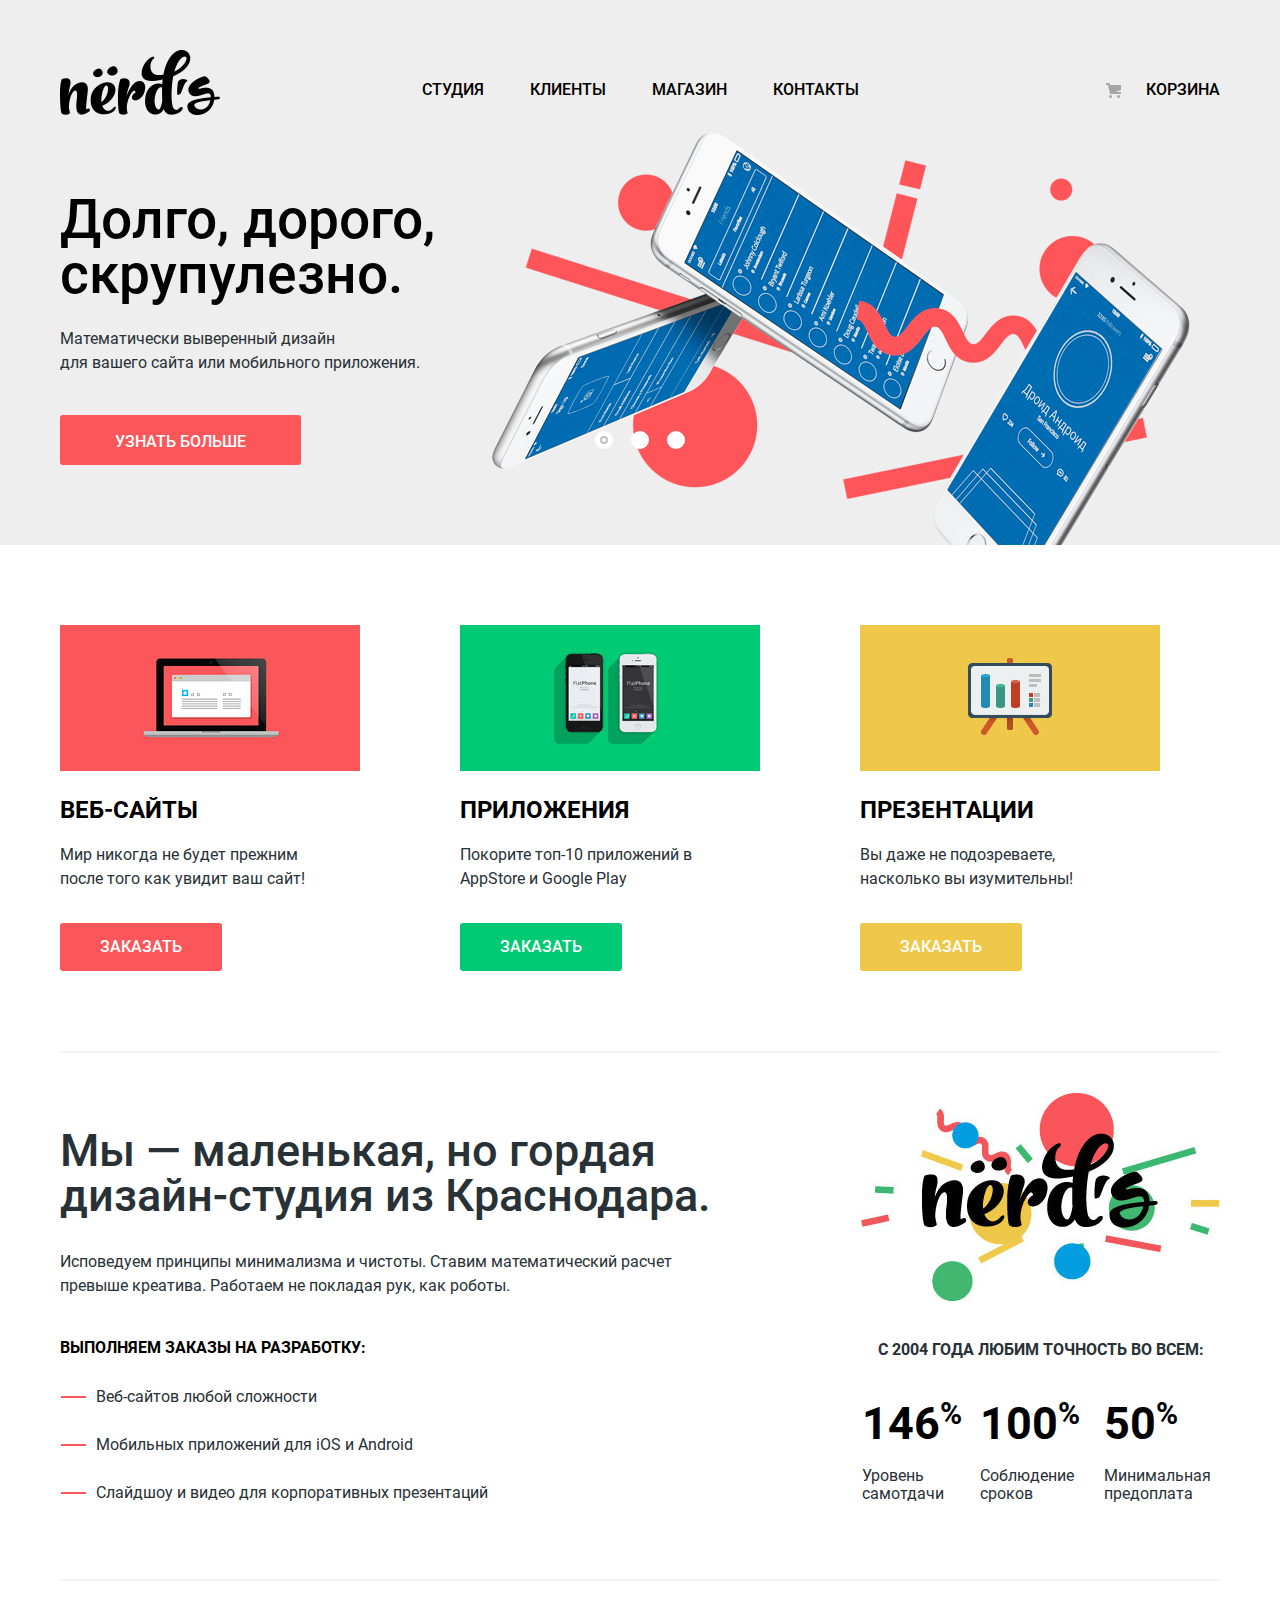
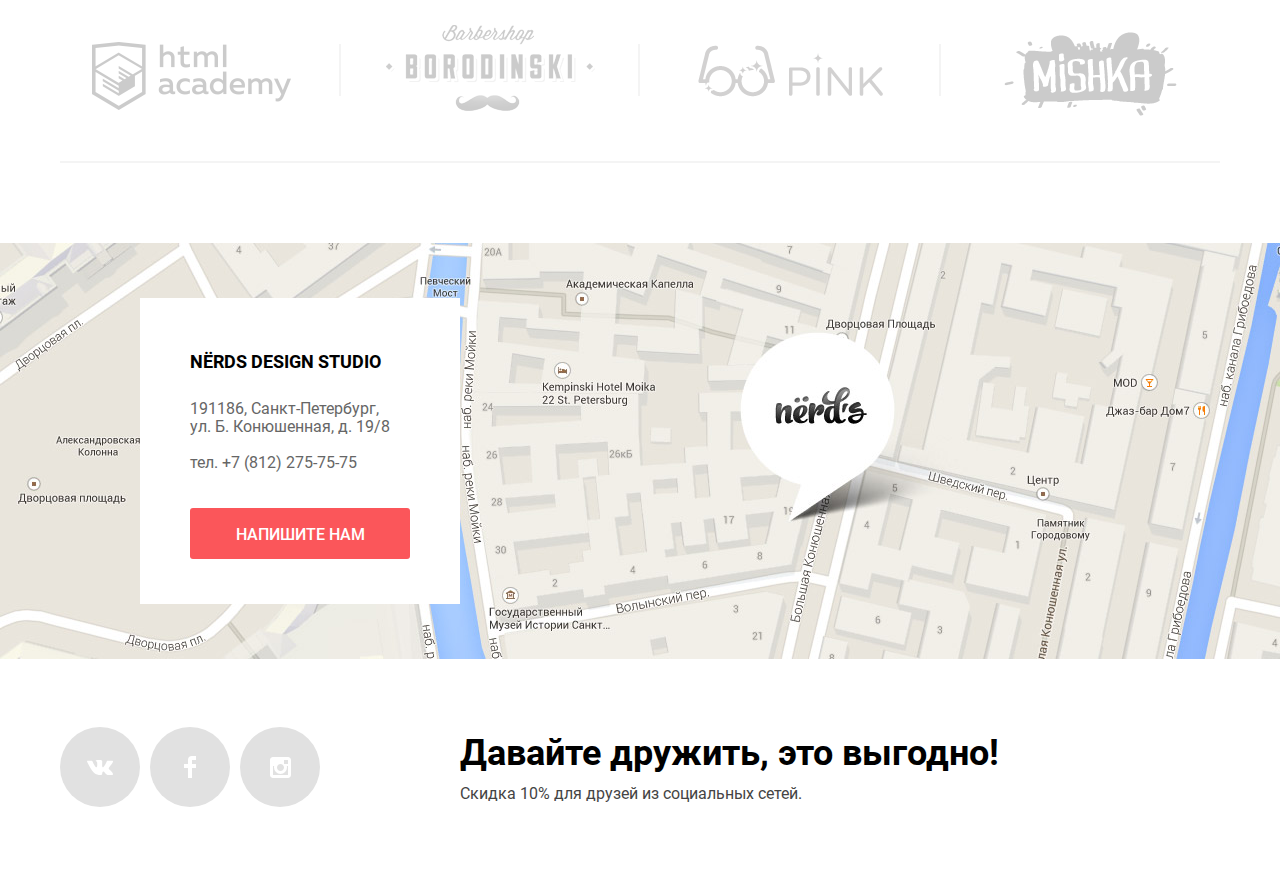
==== commit 58828032: "Внес правки по картинкам" ====
--- a/index.html
+++ b/index.html
@@ -4,7 +4,7 @@
     <meta charset="utf-8">
     <title>HTML Academy: Нёрдс</title>
     <link rel="stylesheet" href="css/min-normalize.css">
-    <link rel="stylesheet" href="css/main.css">
+    <link rel="stylesheet" href="css/min-main.css">
   </head>
   <body>
     <header class="header-main">
@@ -78,16 +78,19 @@
           <h2 class="visually-hidden">Услуги</h2>
           <ul class="products-list">
             <li class="products-item">
+              <div class="item-img"></div>
               <h3 class="products-title">веб-сайты</h3>
               <p>Мир никогда не будет прежним после того как увидит ваш сайт!</p>
               <a href="#" class="btn">заказать</a>
             </li>
             <li class="products-item">
+              <div class="item-img"></div>
               <h3 class="products-title">приложения</h3>
               <p>Покорите топ-10 приложений в AppStore и Google Play</p>
               <a href="#" class="btn">заказать</a>
             </li>
             <li class="products-item">
+              <div class="item-img"></div>
               <h3 class="products-title">презентации</h3>
               <p>
                 Вы даже не подозреваете, насколько вы изумительны!
@@ -112,6 +115,7 @@
             </ul> 
           </div>
           <div class="about-us-tab">
+            <div class="about-us-img"></div>
             <b>с 2004 года Любим точность во всем:</b>
             <table class="about-us-success">
               <tr class="success-row">
--- a/css/min-main.css
+++ b/css/min-main.css
@@ -0,0 +1 @@
+.header-nav,.main-footer{-webkit-box-align:center}.header-main,.main-container{min-width:1200px}.about-us-promo,.about-us-tab b,.btn,.header-nav,.products-title{text-transform:uppercase}.clients-item:not(:last-child)::after,.promo-list li::before,.user-cart a::before{content:""}.btn,.catalog-title,.clients-item{text-align:center}@font-face{font-family:Roboto;src:url(../fonts/roboto.woff2) format("woff2"),url(../fonts/roboto.woff) format("woff");font-weight:400;font-style:normal}@font-face{font-family:Roboto;src:url(../fonts/robotomedium.woff2) format("woff2"),url(../fonts/robotomedium.woff) format("woff");font-weight:500;font-style:normal}@font-face{font-family:Roboto;src:url(../fonts/robotobold.woff2) format("woff2"),url(../fonts/robotobold.woff) format("woff");font-weight:700;font-style:normal}html{-webkit-box-sizing:border-box;box-sizing:border-box}*,::after,::before{-webkit-box-sizing:inherit;box-sizing:inherit}body{margin:0;padding:0;font-family:Roboto,Arial,sans-serif;font-size:16px;line-height:24px;font-weight:400;color:#283136;background-color:#fff}img{max-width:100%}a{text-decoration:none}.visually-hidden{position:absolute;top:0;left:0;width:1px;height:1px;margin:-1px;border:0;padding:0;clip:rect(0 0 0 0);overflow:hidden}.btn{display:inline-block;font:inherit;line-height:18px;font-weight:500;color:#fff;vertical-align:top;word-break:break-all;background-color:#fb565a;border:none;border-radius:3px}.btn:hover{background-color:#e74246}.btn:active{color:rgba(255,255,255,.3);background-color:#d7373b;-webkit-box-shadow:0 2px 0 0 rgba(0,0,0,.25) inset;box-shadow:0 2px 0 0 rgba(0,0,0,.25) inset}.container-index{position:relative;width:1200px;margin:0 auto;padding:0 20px}.header-main{color:#000;background-color:#eee}.header-nav{display:-webkit-box;display:-ms-flexbox;display:flex;-ms-flex-align:center;align-items:center;padding-top:50px;font-weight:500;line-height:30px}.nav-list,.nav-user{display:-webkit-box;display:-ms-flexbox}.header-nav ul{margin:0 0 0 202px;padding:15px 0 0;list-style:none}.header-nav ul:last-child{margin-left:auto}.nav-list{display:flex}.nav-list li:first-child{padding-left:0}.nav-list li{padding-left:46px}.nav-user{display:flex;-webkit-box-pack:end;-ms-flex-pack:end;justify-content:flex-end}.nav-list a,.nav-user a{padding:10px 0;color:#000}.user-cart a{position:relative;max-width:125px;padding-left:45px}.user-cart a::before{position:absolute;top:13px;left:5px;width:20px;height:20px;background:url(../img/cart-icon.svg) no-repeat}.nav-list a:focus,.nav-list a:hover,.nav-user a:focus,.nav-user a:hover{color:#fb565a}.nav-list a:active,.nav-user a:active{color:rgba(0,0,0,.3)}.nav-current{border-bottom:2px solid #fb565a}.logo{font-size:0;line-height:0}.logo:hover{opacity:.8}.logo:active{opacity:.3}.advantages{background-color:#eee}.advantages .container-index{display:-webkit-box;display:-ms-flexbox;display:flex}.advantages-list{margin:0;padding:0;list-style:none}.advantages-item{display:none;-webkit-box-orient:vertical;-webkit-box-direction:normal;-ms-flex-direction:column;flex-direction:column;-webkit-box-align:start;-ms-flex-align:start;align-items:flex-start;margin:0;padding:77px 640px 80px 0}.advantages-slogan{margin-bottom:25px;min-width:520px;font-size:55px;line-height:55px;font-weight:500;color:#000}.advantages-item p{max-width:420px;margin:0 0 40px;padding:0}.advantages-item .btn{min-width:240px;padding:18px 55px 14px}.advantages-item:first-child{background:url(../img/slide1.png) 93.5% 17px no-repeat}.advantages-item:nth-child(2){background:url(../img/slide2.png) 100% no-repeat}.advantages-item:nth-child(3){background:url(../img/slide3.png) 100% 18px no-repeat}.advantages-controls{position:absolute;bottom:96px;left:50%;display:-webkit-box;display:-ms-flexbox;display:flex;-webkit-box-pack:justify;-ms-flex-pack:justify;justify-content:space-between;width:90px;margin:0;padding:0;z-index:100;list-style:none;-webkit-transform:translateX(-50%);-ms-transform:translateX(-50%);transform:translateX(-50%)}.about-us-dis,.products-item{-webkit-box-orient:vertical;-webkit-box-direction:normal;-ms-flex-direction:column}.advantages-controls label{position:relative;width:18px;height:18px;margin:0;padding:0;border:none;border-radius:50%;z-index:25;background-color:#fff;cursor:pointer}#slider-control-1:checked~.advantages-list .advantages-item:first-child,#slider-control-2:checked~.advantages-list .advantages-item:nth-child(2),#slider-control-3:checked~.advantages-list .advantages-item:nth-child(3){display:-webkit-box;display:-ms-flexbox;display:flex}.products-item,.products-list{display:-webkit-box;display:-ms-flexbox}#slider-control-1:checked~.advantages-controls label:first-child::before,#slider-control-2:checked~.advantages-controls label:nth-child(2)::before,#slider-control-3:checked~.advantages-controls label:nth-child(3)::before{content:"";position:absolute;top:25%;left:5px;z-index:100;width:8px;height:8px;border:2px solid #c1c1c1;border-radius:50%;background-color:#fff}.advantages input[name=slider-controls]:first-child:focus~.advantages-controls label:first-child,.advantages input[name=slider-controls]:nth-child(2):focus~.advantages-controls label:nth-child(2),.advantages input[name=slider-controls]:nth-child(3):focus~.advantages-controls label:nth-child(3){outline:-webkit-focus-ring-color auto 5px}.products{padding-top:80px;border-bottom:2px solid #f4f4f4;color:#283136;background-color:#fff}.products-list{display:flex;margin:0;padding:0;list-style:none}.products-item{display:flex;flex-direction:column;-webkit-box-align:start;-ms-flex-align:start;align-items:flex-start;width:300px;margin-right:100px;margin-bottom:80px}.about-us,.about-us-dis{display:-webkit-box;display:-ms-flexbox}.item-img{margin-bottom:24px;padding-top:146px;padding-right:300px}.products-item:first-child .item-img{background:url(../img/illustration-1.jpg) no-repeat #FB565A}.products-item:nth-child(2) .item-img{background:url(../img/illustration-2.jpg) no-repeat #00CA74}.products-item:last-child .item-img{background:url(../img/illustration-3.jpg) no-repeat #EFC849}.products-title{margin:0 0 18px;padding:0;font-size:24px;line-height:30px;font-weight:700;color:#000}.products-item p{max-width:265px;margin:0 0 32px;padding:0 20px 0 0}.products-item .btn{padding:15px 40px}.products-item:nth-child(2) .btn{background-color:#00ca74}.products-item:nth-child(3) .btn{background-color:#efc849}.products-item:nth-child(2) .btn:hover{background-color:#00bc6c}.products-item:nth-child(3) .btn:hover{background-color:#eab534}.products-item:nth-child(2) .btn:active{color:rgba(255,255,255,.3);background-color:#00aa62}.products-item:nth-child(3) .btn:active{color:rgba(255,255,255,.3);background-color:#e5a722}.about-us{display:flex;margin-bottom:50px;padding-top:40px;color:#283136;background-color:#fff}.about-us ul{margin:0;padding:0;list-style:none}.about-us-dis{display:flex;flex-direction:column;width:660px;padding-top:35px}.about-us-tab,.clients ul{display:-webkit-box;display:-ms-flexbox}.about-us-tab,.contacts-container{-webkit-box-orient:vertical;-webkit-box-direction:normal;-ms-flex-direction:column}.about-us-slogan{margin-bottom:32px;font-size:45px;line-height:45px;font-weight:500}.about-us-dis p{margin:0 0 38px;padding:0}.about-us-promo{margin-bottom:25px;font-weight:700;color:#000}.promo-list li{position:relative;padding-left:36px;margin-bottom:24px}.promo-list li::before{position:absolute;top:11px;left:1px;width:25px;height:1px;border:1px solid #fb565a}.about-us-tab{display:flex;flex-direction:column;width:360px;margin-left:140px}.about-us-img{margin-bottom:37px;padding-top:208px;background:url(../img/nerds-illustration.jpg) no-repeat #D7DCD3}.about-us-tab b{padding-left:18px}.success-row{line-height:18px;font-weight:400}.success-row:first-child{font-size:45px;line-height:10.06px;font-weight:700;color:#000}.success-row sup{font-size:30px}.success-row td{padding-top:55px;padding-left:12px}.success-row td:first-child{padding-left:0}.success-row td:last-child{padding-left:18px}.success-row:nth-child(2) td{padding-top:35px}.clients{margin-bottom:80px;padding:44px 32px 38px;border-top:2px solid #f4f4f4;border-bottom:2px solid #f4f4f4}.clients ul{display:flex;margin:0;padding:0;list-style:none}.contacts-container,.contacts-wrapper{display:-webkit-box;display:-ms-flexbox}.clients-item{position:relative;margin-right:95px}.clients-item:first-child{padding-top:17px}.clients-item:nth-child(2){margin-right:103px}.clients-item:nth-child(3){margin-right:121px;padding-top:20px}.clients-item:last-child{margin-right:0;padding-top:7px}.clients-item a{opacity:.2}.clients-item a:hover{opacity:1}.clients-item a:active{opacity:.1}.clients-item:not(:last-child)::after{position:absolute;top:19px;height:52px;width:2px;background-color:#f4f4f4;opacity:1}.clients-item:first-child::after{right:-50px}.clients-item:nth-child(2)::after{right:-45px}.clients-item:nth-child(3)::after{right:-58px}.imap{position:absolute;z-index:1;width:100%;min-width:1200px}.contacts-container{position:relative;display:flex;flex-direction:column;max-width:1440px;min-height:416px;margin:0 auto;line-height:18px;color:#666;background:url(../img/map-markerjpg.jpg) center center no-repeat #eee}.contacts-wrapper,.filter-catalog form{-webkit-box-orient:vertical;-webkit-box-direction:normal;-ms-flex-direction:column}.contacts-wrapper{position:absolute;top:55px;left:140px;z-index:2;display:flex;flex-direction:column;-webkit-box-align:start;-ms-flex-align:start;align-items:flex-start;width:320px;padding:49px 50px 45px;background-color:#fff}.main-footer,.social-list{display:-webkit-box;display:-ms-flexbox}.contacts-wrapper h3{margin:0 0 5px;padding:0;font-size:18px;line-height:30px;font-weight:700;color:#000}.contacts-wrapper p{margin:0 0 18px;white-space:pre-line}.contacts-wrapper p:last-of-type{margin-bottom:36px}.contacts-wrapper .btn{-ms-flex-item-align:start;align-self:flex-start;min-width:220px;padding:18px 44px 15px}.main-footer{display:flex;-ms-flex-align:center;align-items:center;padding-top:68px;padding-bottom:80px;line-height:22px;color:#444;background-color:#fff}.main-footer b{font-size:36px;line-height:36px;font-weight:700;color:#000}.social-list{display:flex;margin:0;padding:0;list-style:none}.container-catalog,.social-btn{display:-webkit-box;display:-ms-flexbox}.social-list li{margin-right:10px}.social-btn{display:flex;-webkit-box-align:center;-ms-flex-align:center;align-items:center;-webkit-box-pack:center;-ms-flex-pack:center;justify-content:center;width:80px;height:80px;border:none;border-radius:50%;background-color:#e1e1e1}.social-btn:hover{background-color:#e74246}.social-btn:active{fill-opacity:.3;background-color:#d7373b}.footer-slogan{margin-left:130px;padding-top:5px}.footer-slogan p{margin:12px 0 0;padding:0}.container-catalog{display:flex;-webkit-box-pack:justify;-ms-flex-pack:justify;justify-content:space-between;-ms-flex-wrap:wrap;flex-wrap:wrap;margin-top:54px}.catalog-title{margin:0;padding:77px 0 108px;font-size:55px;line-height:55px;font-weight:500;background-color:#eee}.filter-catalog .sort-name,.item-title a{font-weight:700;text-transform:uppercase}.filter-catalog{width:260px;min-height:780px;line-height:20px;background-color:#fff}.filter-catalog .btn,.filter-catalog input{background-color:#eee}.filter-catalog form{display:-webkit-box;display:-ms-flexbox;display:flex;flex-direction:column;min-height:780px}.catalog,.item-info{-ms-flex-direction:column;-webkit-box-orient:vertical;-webkit-box-direction:normal}.filter-catalog fieldset{margin:0;padding:0;border:none}.filter-catalog .sort-name{margin-bottom:15px;font-size:18px;line-height:30px;color:#000}.filter-catalog input:disabled+label{opacity:.3}.filter-catalog ul{margin:0;padding:0;list-style:none}.filter-catalog .btn{padding:17px 0;color:#000}.filter-catalog .btn:focus,.filter-catalog .btn:hover{background:#dfdfdf}.filter-catalog .btn:active{color:rgba(0,0,0,.3);background:#d5d5d5}.filter-catalog .filter-price{margin-bottom:56px;line-height:22px;text-transform:uppercase}.filter-price .sort-name{margin-bottom:48px}.slide-range-block{display:block}.range-controls{position:relative;height:80px;margin-bottom:17px;padding-top:40px;padding-left:20px;padding-right:20px;background-color:#f1f1f1;border-radius:5px}.slider-scale{height:2px;background:#d7dcde}.slider-bar{width:70%;height:2px;background:#00ca74}.toggle{position:absolute;top:31px;left:0;width:20px;height:20px;padding:0;border:8px solid #fff;background-color:#ababab;-webkit-box-shadow:0 2px 1px 0 #cfcfcf;box-shadow:0 2px 1px 0 #cfcfcf;border-radius:50%;cursor:pointer}.toggle-min{left:18px}.toggle-max{left:160px}.num-range-block{font-size:0}.num-range-block label{display:inline-block;width:50%;font-size:16px;text-transform:uppercase;vertical-align:top}.num-range-block input{width:78px;margin-left:9px;padding:8px 10px;text-align:center;color:#283136;border:none;border-radius:5px;background:#f1f1f1}.num-range-block label:nth-child(2){text-align:right}.filter-features input,.filter-grid input{margin-bottom:24px}.filter-features label,.filter-grid label{padding-left:32px;opacity:.4}.filter-features label:hover,.filter-grid label:hover,.sort-option input:focus+label{opacity:1}.filter-catalog .filter-grid{margin-bottom:26px}.sort-option{position:relative;margin:0 0 20px 6px}.filter-features input:checked~label::before,.filter-features label::before,.filter-grid input:checked~label::before,.filter-grid label::before{position:absolute;top:0;left:-5px;width:25px;height:25px;content:""}.filter-grid label::before{background:url(../img/radio-off.svg) no-repeat}.filter-grid input:checked~label::before{background:url(../img/radio-on.svg) no-repeat}.filter-catalog .filter-features{margin-bottom:30px}.filter-features label::before{background:url(../img/checkbox-off.svg) no-repeat}.filter-features input:checked~label::before{background:url(../img/checkbox-on.svg) no-repeat}.catalog{display:-webkit-box;display:-ms-flexbox;display:flex;flex-direction:column;width:760px;line-height:18px;color:#666;background-color:#fff}.sort-catalog{display:-webkit-box;display:-ms-flexbox;display:flex;-webkit-box-align:end;-ms-flex-align:end;align-items:flex-end;margin-bottom:57px}.sort-catalog h3{margin:5px 266px 0 0;padding:0;text-transform:uppercase}.sort-direction,.sort-list{display:-webkit-box;display:-ms-flexbox;display:flex;margin:0;padding:0;list-style:none}.sort-list{margin-right:47px}.sort-list li:not(:last-child){margin-right:26px}.sort-list a{font-size:14px;color:rgba(0,0,0,.3);text-transform:uppercase}.sort-direction li{position:relative;padding:4px}.sort-direction li:nth-child(2){margin-left:20px}.dir-down::before,.dir-up::before{position:absolute;top:-5px;left:0;content:"";width:15px;height:15px;opacity:.2}.dir-down::before{background:url(../img/icon-down-dir.svg) no-repeat}.dir-up::before{background:url(../img/icon-up-dir.svg) no-repeat}.dir-active::before{opacity:1}.dir-down:focus::before,.dir-down:hover::before,.dir-up:focus:before,.dir-up:hover:before{opacity:.6}.dir-down:active::before,.dir-up:active:before{opacity:1}.sort-direction a:focus,.sort-direction a:hover,.sort-list a:hover{color:rgba(0,0,0,.6)}.sort-list a:active,.sort-list a:focus{color:#000}.catalog-list{display:-webkit-box;display:-ms-flexbox;display:flex;-webkit-box-pack:justify;-ms-flex-pack:justify;justify-content:space-between;-ms-flex-wrap:wrap;flex-wrap:wrap;width:760px;margin:0 0 25px;padding:0;list-style:none}.item-info,.pagination-list{display:-webkit-box;text-align:center}.catalog-item{position:relative;width:360px;margin-bottom:30px;padding-top:39px;outline:0}.catalog-item::before{position:absolute;top:0;left:0;content:"";width:100%;height:40px;background:url(../img/browser.svg) no-repeat;opacity:.12}.item-info{position:absolute;bottom:5px;display:-ms-flexbox;display:flex;flex-direction:column;-webkit-box-align:center;-ms-flex-align:center;align-items:center;width:100%;max-height:580px;padding:25px 20px 45px;overflow:overlay;background-color:#eee}.item-info p{margin:0 0 32px;white-space:pre-line}.item-info .btn{padding:15px 60px}.item-info .btn:active,.item-info .btn:hover{color:#fff}.item-title{margin:0 0 14px}.item-title a{font-size:18px;line-height:30px;color:#000}.catalog-item:focus::before,.catalog-item:hover::before{opacity:1}.catalog-item:focus .item-info,.catalog-item:hover .item-info{top:auto;height:auto;clip:auto}.pagination-list{display:-ms-flexbox;display:flex;margin:0 0 60px;padding:0;text-transform:uppercase;list-style:none}.pagination-item,.pagination-next{margin-right:11px;padding:18px 21px 14px 20px;text-align:center;font-weight:500;color:#000;background-color:#eee}.pagination-next{width:260px;min-height:50px}.pagination-item:focus,.pagination-item:hover,.pagination-next:focus,.pagination-next:hover{background-color:#dfdfdf}.pagination-item:active{background-color:#d5d5d5}.pagination-item:active,.pagination-next:active{color:rgba(0,0,0,.3)}.pagination-current,.pagination-current:active,.pagination-current:hover{background-color:#fff;-webkit-box-shadow:#eee 0 0 0 3px inset;box-shadow:#eee 0 0 0 3px inset}.pagination-current:active{color:rgba(0,0,0,1)}.modal-form{position:fixed;bottom:180px;left:50%;z-index:100;display:-webkit-box;display:-ms-flexbox;display:flex;-webkit-box-orient:vertical;-webkit-box-direction:normal;-ms-flex-direction:column;flex-direction:column;-webkit-box-align:start;-ms-flex-align:start;align-items:flex-start;width:960px;min-height:590px;margin-left:-480px;padding:70px 100px;line-height:18px;font-weight:700;color:#000;background-color:#fff;-webkit-box-shadow:0 20px 40px 0 rgba(0,1,1,.75);box-shadow:0 20px 40px 0 rgba(0,1,1,.75);-webkit-animation:bounce .6s;animation:bounce .6s}.modal-form form{width:100%}.modal-form h2{margin:0 0 40px;font-size:45px;line-height:45px;font-weight:500}.modal-name{display:-webkit-box;display:-ms-flexbox;display:flex;-webkit-box-pack:justify;-ms-flex-pack:justify;justify-content:space-between;margin-bottom:30px}.modal-name p{margin:0}.modal-letter{margin:0 0 45px}.modal-letter textarea{width:100%;min-height:118px}.modal-form label{display:block;margin-bottom:10px}.modal-name input{width:360px;min-height:50px}.modal-form input,.modal-form textarea{padding-left:12px;font:inherit;line-height:18px;font-weight:400;color:#a1a1a1;background-color:transparent;border:2px solid #d7dcde;outline:0}.modal-form textarea{padding-top:12px}.modal-form input:hover,.modal-form textarea:hover{border-color:#b4b9bb}.modal-form input:focus,.modal-form textarea:focus{color:#444;border-color:#000}.modal-form input:invalid,.modal-form textarea:invalid{color:#e74246;border-color:#e74246}.modal-form .btn{min-width:260px;padding:15px 20px}.modal-close{position:absolute;top:80px;right:120px;margin:0;padding:0;border:none;font-size:0;background:0 0;opacity:.3;cursor:pointer;outline:0}.modal-close::before{content:"";position:absolute;width:21px;height:21px;background:url(../img/close-cross.svg) no-repeat}.modal-close:hover{opacity:1}.modal-close:active{opacity:.1}.display-none{display:none}.modal-err{-webkit-animation:shake .6s;animation:shake .6s}@-webkit-keyframes bounce{0%{-webkit-transform:translateY(-2000px);transform:translateY(-2000px)}70%{-webkit-transform:translateY(30px);transform:translateY(30px)}90%{-webkit-transform:translateY(-10px);transform:translateY(-10px)}100%{-webkit-transform:translateY(0);transform:translateY(0)}}@keyframes bounce{0%{-webkit-transform:translateY(-2000px);transform:translateY(-2000px)}70%{-webkit-transform:translateY(30px);transform:translateY(30px)}90%{-webkit-transform:translateY(-10px);transform:translateY(-10px)}100%{-webkit-transform:translateY(0);transform:translateY(0)}}@-webkit-keyframes shake{0%,100%{-webkit-transform:translateX(0);transform:translateX(0)}10%,30%,50%,70%,90%{-webkit-transform:translateX(-10px);transform:translateX(-10px)}20%,40%,60%,80%{-webkit-transform:translateX(10px);transform:translateX(10px)}}@keyframes shake{0%,100%{-webkit-transform:translateX(0);transform:translateX(0)}10%,30%,50%,70%,90%{-webkit-transform:translateX(-10px);transform:translateX(-10px)}20%,40%,60%,80%{-webkit-transform:translateX(10px);transform:translateX(10px)}}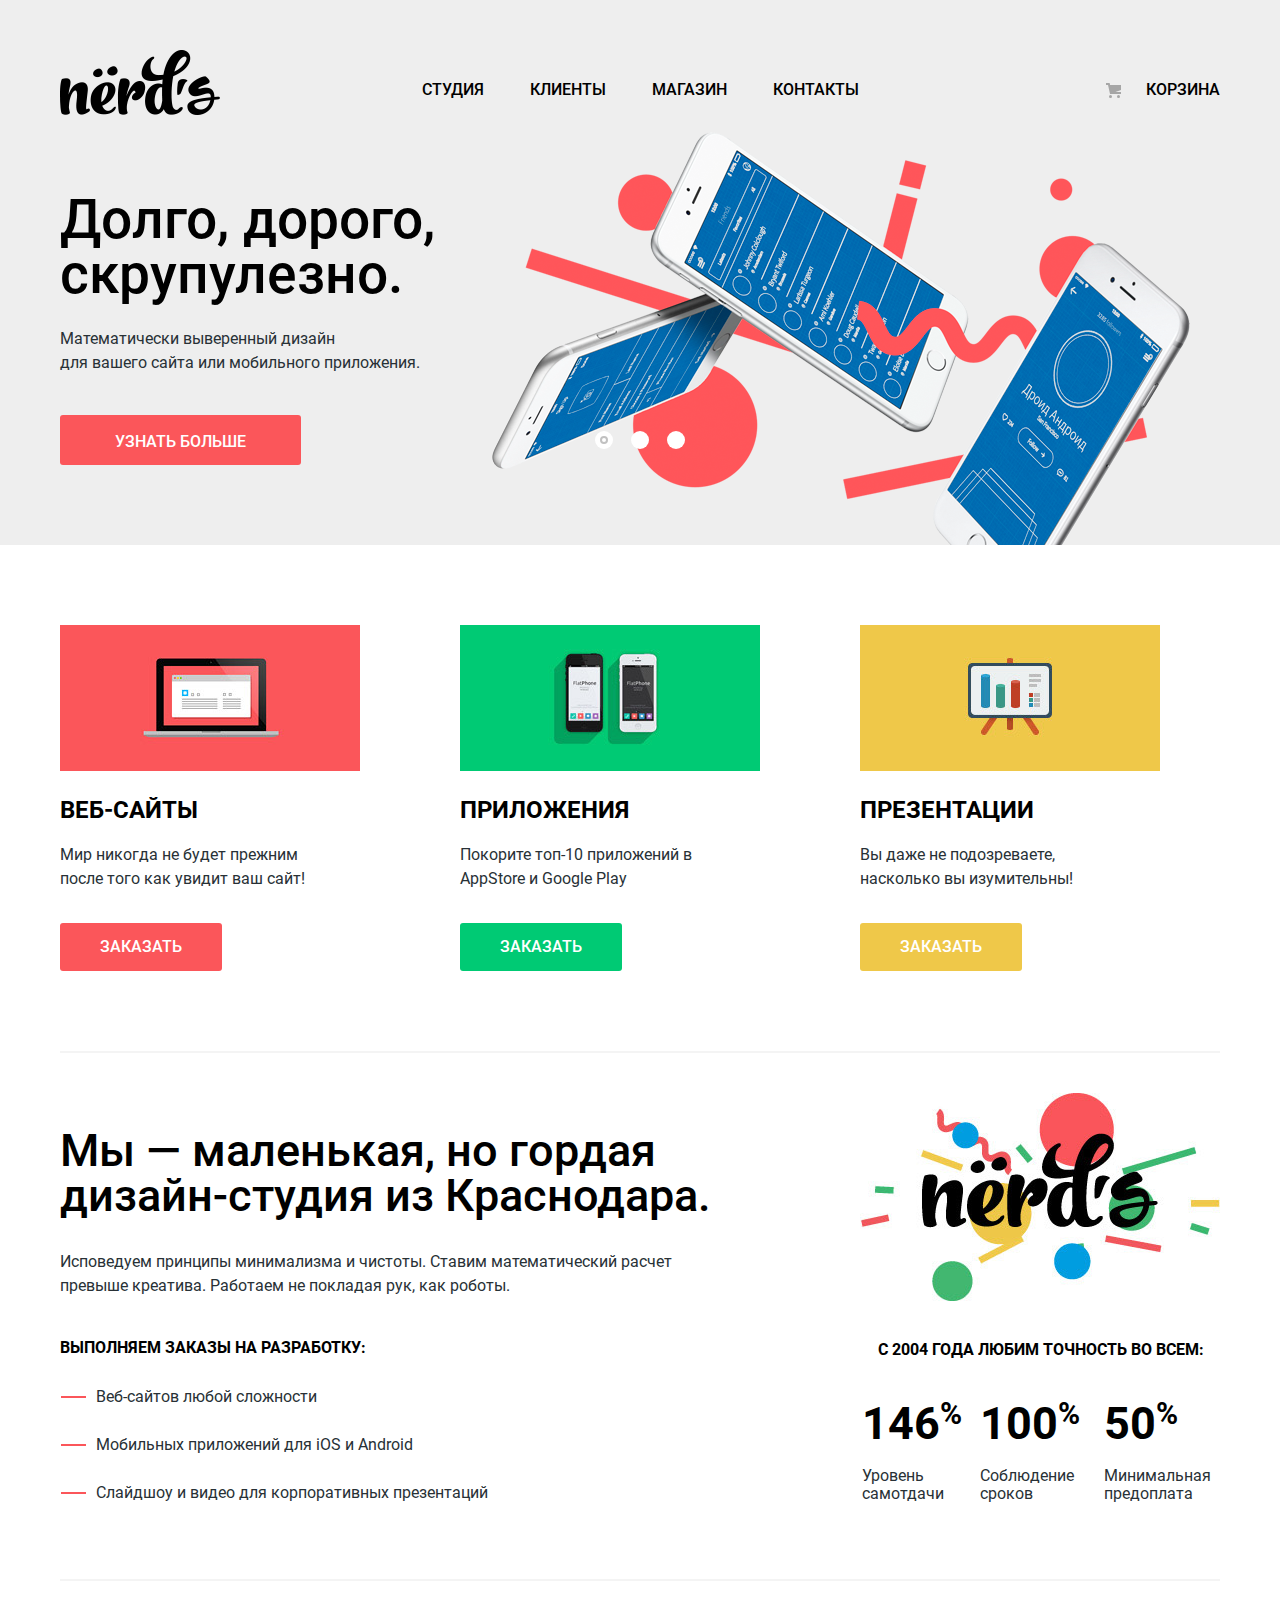
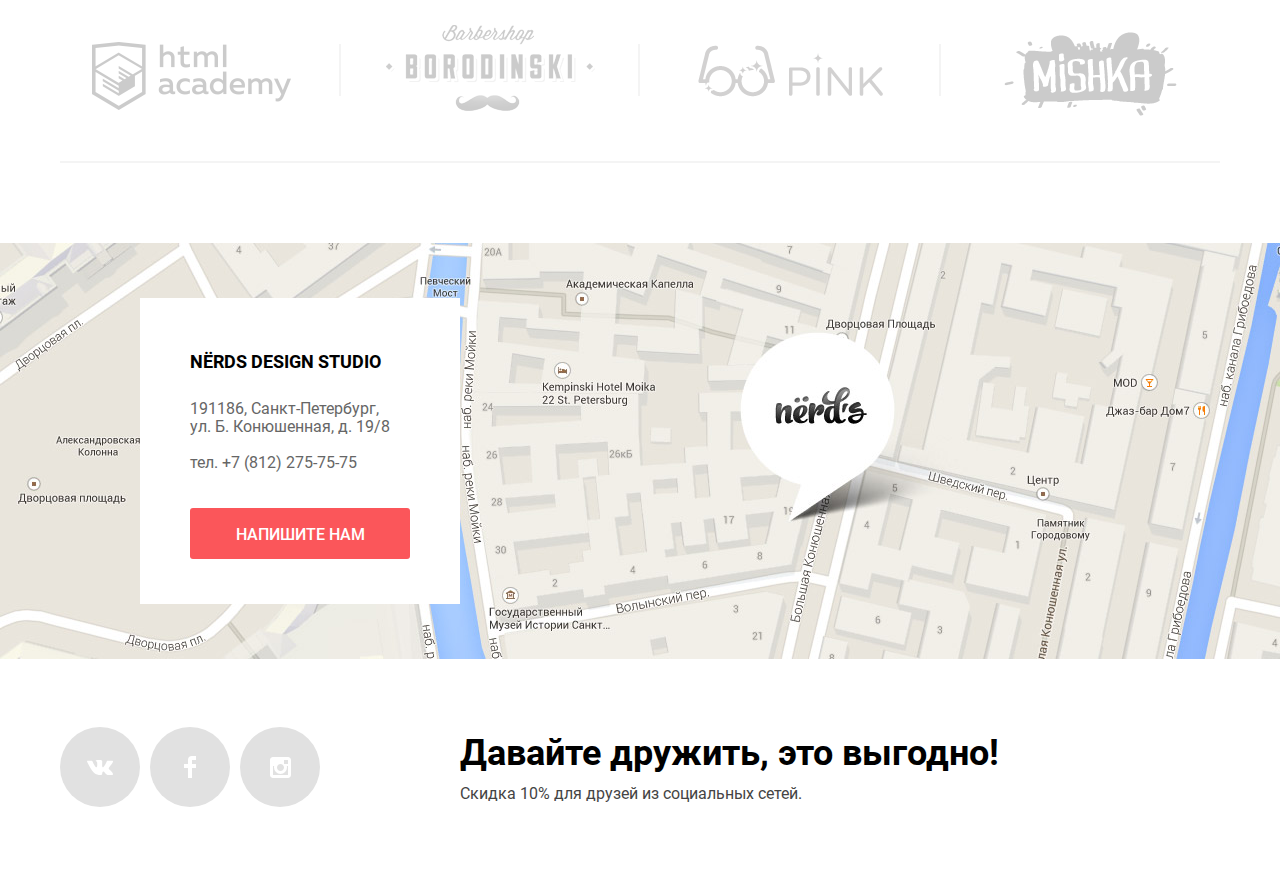
==== commit 85b31989: "для проверки" ====
--- a/index.html
+++ b/index.html
@@ -194,3 +194,4 @@
     <script src="js/min-script.js"></script>
   </body>
 </html>
+<!-- Для проверки -->--- a/css/min-main.css
+++ b/css/min-main.css
@@ -1 +1 @@
-.header-nav,.main-footer{-webkit-box-align:center}.header-main,.main-container{min-width:1200px}.about-us-promo,.about-us-tab b,.btn,.header-nav,.products-title{text-transform:uppercase}.clients-item:not(:last-child)::after,.promo-list li::before,.user-cart a::before{content:""}.btn,.catalog-title,.clients-item{text-align:center}@font-face{font-family:Roboto;src:url(../fonts/roboto.woff2) format("woff2"),url(../fonts/roboto.woff) format("woff");font-weight:400;font-style:normal}@font-face{font-family:Roboto;src:url(../fonts/robotomedium.woff2) format("woff2"),url(../fonts/robotomedium.woff) format("woff");font-weight:500;font-style:normal}@font-face{font-family:Roboto;src:url(../fonts/robotobold.woff2) format("woff2"),url(../fonts/robotobold.woff) format("woff");font-weight:700;font-style:normal}html{-webkit-box-sizing:border-box;box-sizing:border-box}*,::after,::before{-webkit-box-sizing:inherit;box-sizing:inherit}body{margin:0;padding:0;font-family:Roboto,Arial,sans-serif;font-size:16px;line-height:24px;font-weight:400;color:#283136;background-color:#fff}img{max-width:100%}a{text-decoration:none}.visually-hidden{position:absolute;top:0;left:0;width:1px;height:1px;margin:-1px;border:0;padding:0;clip:rect(0 0 0 0);overflow:hidden}.btn{display:inline-block;font:inherit;line-height:18px;font-weight:500;color:#fff;vertical-align:top;word-break:break-all;background-color:#fb565a;border:none;border-radius:3px}.btn:hover{background-color:#e74246}.btn:active{color:rgba(255,255,255,.3);background-color:#d7373b;-webkit-box-shadow:0 2px 0 0 rgba(0,0,0,.25) inset;box-shadow:0 2px 0 0 rgba(0,0,0,.25) inset}.container-index{position:relative;width:1200px;margin:0 auto;padding:0 20px}.header-main{color:#000;background-color:#eee}.header-nav{display:-webkit-box;display:-ms-flexbox;display:flex;-ms-flex-align:center;align-items:center;padding-top:50px;font-weight:500;line-height:30px}.nav-list,.nav-user{display:-webkit-box;display:-ms-flexbox}.header-nav ul{margin:0 0 0 202px;padding:15px 0 0;list-style:none}.header-nav ul:last-child{margin-left:auto}.nav-list{display:flex}.nav-list li:first-child{padding-left:0}.nav-list li{padding-left:46px}.nav-user{display:flex;-webkit-box-pack:end;-ms-flex-pack:end;justify-content:flex-end}.nav-list a,.nav-user a{padding:10px 0;color:#000}.user-cart a{position:relative;max-width:125px;padding-left:45px}.user-cart a::before{position:absolute;top:13px;left:5px;width:20px;height:20px;background:url(../img/cart-icon.svg) no-repeat}.nav-list a:focus,.nav-list a:hover,.nav-user a:focus,.nav-user a:hover{color:#fb565a}.nav-list a:active,.nav-user a:active{color:rgba(0,0,0,.3)}.nav-current{border-bottom:2px solid #fb565a}.logo{font-size:0;line-height:0}.logo:hover{opacity:.8}.logo:active{opacity:.3}.advantages{background-color:#eee}.advantages .container-index{display:-webkit-box;display:-ms-flexbox;display:flex}.advantages-list{margin:0;padding:0;list-style:none}.advantages-item{display:none;-webkit-box-orient:vertical;-webkit-box-direction:normal;-ms-flex-direction:column;flex-direction:column;-webkit-box-align:start;-ms-flex-align:start;align-items:flex-start;margin:0;padding:77px 640px 80px 0}.advantages-slogan{margin-bottom:25px;min-width:520px;font-size:55px;line-height:55px;font-weight:500;color:#000}.advantages-item p{max-width:420px;margin:0 0 40px;padding:0}.advantages-item .btn{min-width:240px;padding:18px 55px 14px}.advantages-item:first-child{background:url(../img/slide1.png) 93.5% 17px no-repeat}.advantages-item:nth-child(2){background:url(../img/slide2.png) 100% no-repeat}.advantages-item:nth-child(3){background:url(../img/slide3.png) 100% 18px no-repeat}.advantages-controls{position:absolute;bottom:96px;left:50%;display:-webkit-box;display:-ms-flexbox;display:flex;-webkit-box-pack:justify;-ms-flex-pack:justify;justify-content:space-between;width:90px;margin:0;padding:0;z-index:100;list-style:none;-webkit-transform:translateX(-50%);-ms-transform:translateX(-50%);transform:translateX(-50%)}.about-us-dis,.products-item{-webkit-box-orient:vertical;-webkit-box-direction:normal;-ms-flex-direction:column}.advantages-controls label{position:relative;width:18px;height:18px;margin:0;padding:0;border:none;border-radius:50%;z-index:25;background-color:#fff;cursor:pointer}#slider-control-1:checked~.advantages-list .advantages-item:first-child,#slider-control-2:checked~.advantages-list .advantages-item:nth-child(2),#slider-control-3:checked~.advantages-list .advantages-item:nth-child(3){display:-webkit-box;display:-ms-flexbox;display:flex}.products-item,.products-list{display:-webkit-box;display:-ms-flexbox}#slider-control-1:checked~.advantages-controls label:first-child::before,#slider-control-2:checked~.advantages-controls label:nth-child(2)::before,#slider-control-3:checked~.advantages-controls label:nth-child(3)::before{content:"";position:absolute;top:25%;left:5px;z-index:100;width:8px;height:8px;border:2px solid #c1c1c1;border-radius:50%;background-color:#fff}.advantages input[name=slider-controls]:first-child:focus~.advantages-controls label:first-child,.advantages input[name=slider-controls]:nth-child(2):focus~.advantages-controls label:nth-child(2),.advantages input[name=slider-controls]:nth-child(3):focus~.advantages-controls label:nth-child(3){outline:-webkit-focus-ring-color auto 5px}.products{padding-top:80px;border-bottom:2px solid #f4f4f4;color:#283136;background-color:#fff}.products-list{display:flex;margin:0;padding:0;list-style:none}.products-item{display:flex;flex-direction:column;-webkit-box-align:start;-ms-flex-align:start;align-items:flex-start;width:300px;margin-right:100px;margin-bottom:80px}.about-us,.about-us-dis{display:-webkit-box;display:-ms-flexbox}.item-img{margin-bottom:24px;padding-top:146px;padding-right:300px}.products-item:first-child .item-img{background:url(../img/illustration-1.jpg) no-repeat #FB565A}.products-item:nth-child(2) .item-img{background:url(../img/illustration-2.jpg) no-repeat #00CA74}.products-item:last-child .item-img{background:url(../img/illustration-3.jpg) no-repeat #EFC849}.products-title{margin:0 0 18px;padding:0;font-size:24px;line-height:30px;font-weight:700;color:#000}.products-item p{max-width:265px;margin:0 0 32px;padding:0 20px 0 0}.products-item .btn{padding:15px 40px}.products-item:nth-child(2) .btn{background-color:#00ca74}.products-item:nth-child(3) .btn{background-color:#efc849}.products-item:nth-child(2) .btn:hover{background-color:#00bc6c}.products-item:nth-child(3) .btn:hover{background-color:#eab534}.products-item:nth-child(2) .btn:active{color:rgba(255,255,255,.3);background-color:#00aa62}.products-item:nth-child(3) .btn:active{color:rgba(255,255,255,.3);background-color:#e5a722}.about-us{display:flex;margin-bottom:50px;padding-top:40px;color:#283136;background-color:#fff}.about-us ul{margin:0;padding:0;list-style:none}.about-us-dis{display:flex;flex-direction:column;width:660px;padding-top:35px}.about-us-tab,.clients ul{display:-webkit-box;display:-ms-flexbox}.about-us-tab,.contacts-container{-webkit-box-orient:vertical;-webkit-box-direction:normal;-ms-flex-direction:column}.about-us-slogan{margin-bottom:32px;font-size:45px;line-height:45px;font-weight:500}.about-us-dis p{margin:0 0 38px;padding:0}.about-us-promo{margin-bottom:25px;font-weight:700;color:#000}.promo-list li{position:relative;padding-left:36px;margin-bottom:24px}.promo-list li::before{position:absolute;top:11px;left:1px;width:25px;height:1px;border:1px solid #fb565a}.about-us-tab{display:flex;flex-direction:column;width:360px;margin-left:140px}.about-us-img{margin-bottom:37px;padding-top:208px;background:url(../img/nerds-illustration.jpg) no-repeat #D7DCD3}.about-us-tab b{padding-left:18px}.success-row{line-height:18px;font-weight:400}.success-row:first-child{font-size:45px;line-height:10.06px;font-weight:700;color:#000}.success-row sup{font-size:30px}.success-row td{padding-top:55px;padding-left:12px}.success-row td:first-child{padding-left:0}.success-row td:last-child{padding-left:18px}.success-row:nth-child(2) td{padding-top:35px}.clients{margin-bottom:80px;padding:44px 32px 38px;border-top:2px solid #f4f4f4;border-bottom:2px solid #f4f4f4}.clients ul{display:flex;margin:0;padding:0;list-style:none}.contacts-container,.contacts-wrapper{display:-webkit-box;display:-ms-flexbox}.clients-item{position:relative;margin-right:95px}.clients-item:first-child{padding-top:17px}.clients-item:nth-child(2){margin-right:103px}.clients-item:nth-child(3){margin-right:121px;padding-top:20px}.clients-item:last-child{margin-right:0;padding-top:7px}.clients-item a{opacity:.2}.clients-item a:hover{opacity:1}.clients-item a:active{opacity:.1}.clients-item:not(:last-child)::after{position:absolute;top:19px;height:52px;width:2px;background-color:#f4f4f4;opacity:1}.clients-item:first-child::after{right:-50px}.clients-item:nth-child(2)::after{right:-45px}.clients-item:nth-child(3)::after{right:-58px}.imap{position:absolute;z-index:1;width:100%;min-width:1200px}.contacts-container{position:relative;display:flex;flex-direction:column;max-width:1440px;min-height:416px;margin:0 auto;line-height:18px;color:#666;background:url(../img/map-markerjpg.jpg) center center no-repeat #eee}.contacts-wrapper,.filter-catalog form{-webkit-box-orient:vertical;-webkit-box-direction:normal;-ms-flex-direction:column}.contacts-wrapper{position:absolute;top:55px;left:140px;z-index:2;display:flex;flex-direction:column;-webkit-box-align:start;-ms-flex-align:start;align-items:flex-start;width:320px;padding:49px 50px 45px;background-color:#fff}.main-footer,.social-list{display:-webkit-box;display:-ms-flexbox}.contacts-wrapper h3{margin:0 0 5px;padding:0;font-size:18px;line-height:30px;font-weight:700;color:#000}.contacts-wrapper p{margin:0 0 18px;white-space:pre-line}.contacts-wrapper p:last-of-type{margin-bottom:36px}.contacts-wrapper .btn{-ms-flex-item-align:start;align-self:flex-start;min-width:220px;padding:18px 44px 15px}.main-footer{display:flex;-ms-flex-align:center;align-items:center;padding-top:68px;padding-bottom:80px;line-height:22px;color:#444;background-color:#fff}.main-footer b{font-size:36px;line-height:36px;font-weight:700;color:#000}.social-list{display:flex;margin:0;padding:0;list-style:none}.container-catalog,.social-btn{display:-webkit-box;display:-ms-flexbox}.social-list li{margin-right:10px}.social-btn{display:flex;-webkit-box-align:center;-ms-flex-align:center;align-items:center;-webkit-box-pack:center;-ms-flex-pack:center;justify-content:center;width:80px;height:80px;border:none;border-radius:50%;background-color:#e1e1e1}.social-btn:hover{background-color:#e74246}.social-btn:active{fill-opacity:.3;background-color:#d7373b}.footer-slogan{margin-left:130px;padding-top:5px}.footer-slogan p{margin:12px 0 0;padding:0}.container-catalog{display:flex;-webkit-box-pack:justify;-ms-flex-pack:justify;justify-content:space-between;-ms-flex-wrap:wrap;flex-wrap:wrap;margin-top:54px}.catalog-title{margin:0;padding:77px 0 108px;font-size:55px;line-height:55px;font-weight:500;background-color:#eee}.filter-catalog .sort-name,.item-title a{font-weight:700;text-transform:uppercase}.filter-catalog{width:260px;min-height:780px;line-height:20px;background-color:#fff}.filter-catalog .btn,.filter-catalog input{background-color:#eee}.filter-catalog form{display:-webkit-box;display:-ms-flexbox;display:flex;flex-direction:column;min-height:780px}.catalog,.item-info{-ms-flex-direction:column;-webkit-box-orient:vertical;-webkit-box-direction:normal}.filter-catalog fieldset{margin:0;padding:0;border:none}.filter-catalog .sort-name{margin-bottom:15px;font-size:18px;line-height:30px;color:#000}.filter-catalog input:disabled+label{opacity:.3}.filter-catalog ul{margin:0;padding:0;list-style:none}.filter-catalog .btn{padding:17px 0;color:#000}.filter-catalog .btn:focus,.filter-catalog .btn:hover{background:#dfdfdf}.filter-catalog .btn:active{color:rgba(0,0,0,.3);background:#d5d5d5}.filter-catalog .filter-price{margin-bottom:56px;line-height:22px;text-transform:uppercase}.filter-price .sort-name{margin-bottom:48px}.slide-range-block{display:block}.range-controls{position:relative;height:80px;margin-bottom:17px;padding-top:40px;padding-left:20px;padding-right:20px;background-color:#f1f1f1;border-radius:5px}.slider-scale{height:2px;background:#d7dcde}.slider-bar{width:70%;height:2px;background:#00ca74}.toggle{position:absolute;top:31px;left:0;width:20px;height:20px;padding:0;border:8px solid #fff;background-color:#ababab;-webkit-box-shadow:0 2px 1px 0 #cfcfcf;box-shadow:0 2px 1px 0 #cfcfcf;border-radius:50%;cursor:pointer}.toggle-min{left:18px}.toggle-max{left:160px}.num-range-block{font-size:0}.num-range-block label{display:inline-block;width:50%;font-size:16px;text-transform:uppercase;vertical-align:top}.num-range-block input{width:78px;margin-left:9px;padding:8px 10px;text-align:center;color:#283136;border:none;border-radius:5px;background:#f1f1f1}.num-range-block label:nth-child(2){text-align:right}.filter-features input,.filter-grid input{margin-bottom:24px}.filter-features label,.filter-grid label{padding-left:32px;opacity:.4}.filter-features label:hover,.filter-grid label:hover,.sort-option input:focus+label{opacity:1}.filter-catalog .filter-grid{margin-bottom:26px}.sort-option{position:relative;margin:0 0 20px 6px}.filter-features input:checked~label::before,.filter-features label::before,.filter-grid input:checked~label::before,.filter-grid label::before{position:absolute;top:0;left:-5px;width:25px;height:25px;content:""}.filter-grid label::before{background:url(../img/radio-off.svg) no-repeat}.filter-grid input:checked~label::before{background:url(../img/radio-on.svg) no-repeat}.filter-catalog .filter-features{margin-bottom:30px}.filter-features label::before{background:url(../img/checkbox-off.svg) no-repeat}.filter-features input:checked~label::before{background:url(../img/checkbox-on.svg) no-repeat}.catalog{display:-webkit-box;display:-ms-flexbox;display:flex;flex-direction:column;width:760px;line-height:18px;color:#666;background-color:#fff}.sort-catalog{display:-webkit-box;display:-ms-flexbox;display:flex;-webkit-box-align:end;-ms-flex-align:end;align-items:flex-end;margin-bottom:57px}.sort-catalog h3{margin:5px 266px 0 0;padding:0;text-transform:uppercase}.sort-direction,.sort-list{display:-webkit-box;display:-ms-flexbox;display:flex;margin:0;padding:0;list-style:none}.sort-list{margin-right:47px}.sort-list li:not(:last-child){margin-right:26px}.sort-list a{font-size:14px;color:rgba(0,0,0,.3);text-transform:uppercase}.sort-direction li{position:relative;padding:4px}.sort-direction li:nth-child(2){margin-left:20px}.dir-down::before,.dir-up::before{position:absolute;top:-5px;left:0;content:"";width:15px;height:15px;opacity:.2}.dir-down::before{background:url(../img/icon-down-dir.svg) no-repeat}.dir-up::before{background:url(../img/icon-up-dir.svg) no-repeat}.dir-active::before{opacity:1}.dir-down:focus::before,.dir-down:hover::before,.dir-up:focus:before,.dir-up:hover:before{opacity:.6}.dir-down:active::before,.dir-up:active:before{opacity:1}.sort-direction a:focus,.sort-direction a:hover,.sort-list a:hover{color:rgba(0,0,0,.6)}.sort-list a:active,.sort-list a:focus{color:#000}.catalog-list{display:-webkit-box;display:-ms-flexbox;display:flex;-webkit-box-pack:justify;-ms-flex-pack:justify;justify-content:space-between;-ms-flex-wrap:wrap;flex-wrap:wrap;width:760px;margin:0 0 25px;padding:0;list-style:none}.item-info,.pagination-list{display:-webkit-box;text-align:center}.catalog-item{position:relative;width:360px;margin-bottom:30px;padding-top:39px;outline:0}.catalog-item::before{position:absolute;top:0;left:0;content:"";width:100%;height:40px;background:url(../img/browser.svg) no-repeat;opacity:.12}.item-info{position:absolute;bottom:5px;display:-ms-flexbox;display:flex;flex-direction:column;-webkit-box-align:center;-ms-flex-align:center;align-items:center;width:100%;max-height:580px;padding:25px 20px 45px;overflow:overlay;background-color:#eee}.item-info p{margin:0 0 32px;white-space:pre-line}.item-info .btn{padding:15px 60px}.item-info .btn:active,.item-info .btn:hover{color:#fff}.item-title{margin:0 0 14px}.item-title a{font-size:18px;line-height:30px;color:#000}.catalog-item:focus::before,.catalog-item:hover::before{opacity:1}.catalog-item:focus .item-info,.catalog-item:hover .item-info{top:auto;height:auto;clip:auto}.pagination-list{display:-ms-flexbox;display:flex;margin:0 0 60px;padding:0;text-transform:uppercase;list-style:none}.pagination-item,.pagination-next{margin-right:11px;padding:18px 21px 14px 20px;text-align:center;font-weight:500;color:#000;background-color:#eee}.pagination-next{width:260px;min-height:50px}.pagination-item:focus,.pagination-item:hover,.pagination-next:focus,.pagination-next:hover{background-color:#dfdfdf}.pagination-item:active{background-color:#d5d5d5}.pagination-item:active,.pagination-next:active{color:rgba(0,0,0,.3)}.pagination-current,.pagination-current:active,.pagination-current:hover{background-color:#fff;-webkit-box-shadow:#eee 0 0 0 3px inset;box-shadow:#eee 0 0 0 3px inset}.pagination-current:active{color:rgba(0,0,0,1)}.modal-form{position:fixed;bottom:180px;left:50%;z-index:100;display:-webkit-box;display:-ms-flexbox;display:flex;-webkit-box-orient:vertical;-webkit-box-direction:normal;-ms-flex-direction:column;flex-direction:column;-webkit-box-align:start;-ms-flex-align:start;align-items:flex-start;width:960px;min-height:590px;margin-left:-480px;padding:70px 100px;line-height:18px;font-weight:700;color:#000;background-color:#fff;-webkit-box-shadow:0 20px 40px 0 rgba(0,1,1,.75);box-shadow:0 20px 40px 0 rgba(0,1,1,.75);-webkit-animation:bounce .6s;animation:bounce .6s}.modal-form form{width:100%}.modal-form h2{margin:0 0 40px;font-size:45px;line-height:45px;font-weight:500}.modal-name{display:-webkit-box;display:-ms-flexbox;display:flex;-webkit-box-pack:justify;-ms-flex-pack:justify;justify-content:space-between;margin-bottom:30px}.modal-name p{margin:0}.modal-letter{margin:0 0 45px}.modal-letter textarea{width:100%;min-height:118px}.modal-form label{display:block;margin-bottom:10px}.modal-name input{width:360px;min-height:50px}.modal-form input,.modal-form textarea{padding-left:12px;font:inherit;line-height:18px;font-weight:400;color:#a1a1a1;background-color:transparent;border:2px solid #d7dcde;outline:0}.modal-form textarea{padding-top:12px}.modal-form input:hover,.modal-form textarea:hover{border-color:#b4b9bb}.modal-form input:focus,.modal-form textarea:focus{color:#444;border-color:#000}.modal-form input:invalid,.modal-form textarea:invalid{color:#e74246;border-color:#e74246}.modal-form .btn{min-width:260px;padding:15px 20px}.modal-close{position:absolute;top:80px;right:120px;margin:0;padding:0;border:none;font-size:0;background:0 0;opacity:.3;cursor:pointer;outline:0}.modal-close::before{content:"";position:absolute;width:21px;height:21px;background:url(../img/close-cross.svg) no-repeat}.modal-close:hover{opacity:1}.modal-close:active{opacity:.1}.display-none{display:none}.modal-err{-webkit-animation:shake .6s;animation:shake .6s}@-webkit-keyframes bounce{0%{-webkit-transform:translateY(-2000px);transform:translateY(-2000px)}70%{-webkit-transform:translateY(30px);transform:translateY(30px)}90%{-webkit-transform:translateY(-10px);transform:translateY(-10px)}100%{-webkit-transform:translateY(0);transform:translateY(0)}}@keyframes bounce{0%{-webkit-transform:translateY(-2000px);transform:translateY(-2000px)}70%{-webkit-transform:translateY(30px);transform:translateY(30px)}90%{-webkit-transform:translateY(-10px);transform:translateY(-10px)}100%{-webkit-transform:translateY(0);transform:translateY(0)}}@-webkit-keyframes shake{0%,100%{-webkit-transform:translateX(0);transform:translateX(0)}10%,30%,50%,70%,90%{-webkit-transform:translateX(-10px);transform:translateX(-10px)}20%,40%,60%,80%{-webkit-transform:translateX(10px);transform:translateX(10px)}}@keyframes shake{0%,100%{-webkit-transform:translateX(0);transform:translateX(0)}10%,30%,50%,70%,90%{-webkit-transform:translateX(-10px);transform:translateX(-10px)}20%,40%,60%,80%{-webkit-transform:translateX(10px);transform:translateX(10px)}}+.header-main,.main-container{min-width:1200px}.about-us-promo,.about-us-tab b,.btn,.header-nav,.products-title{text-transform:uppercase}.btn,.catalog-title,.clients-item{text-align:center}@font-face{font-family:Roboto;src:url(../fonts/roboto.woff2) format("woff2"),url(../fonts/roboto.woff) format("woff");font-weight:400;font-style:normal}@font-face{font-family:Roboto;src:url(../fonts/robotomedium.woff2) format("woff2"),url(../fonts/robotomedium.woff) format("woff");font-weight:500;font-style:normal}@font-face{font-family:Roboto;src:url(../fonts/robotobold.woff2) format("woff2"),url(../fonts/robotobold.woff) format("woff");font-weight:700;font-style:normal}html{-webkit-box-sizing:border-box;box-sizing:border-box}*,::after,::before{-webkit-box-sizing:inherit;box-sizing:inherit}body{margin:0;padding:0;font-family:Roboto,Arial,sans-serif;font-size:16px;line-height:24px;font-weight:400;color:#283136;background-color:#fff}img{max-width:100%}a{text-decoration:none}.visually-hidden{position:absolute;top:0;left:0;width:1px;height:1px;margin:-1px;border:0;padding:0;clip:rect(0 0 0 0);overflow:hidden}.btn{display:inline-block;font:inherit;line-height:18px;font-weight:500;color:#fff;vertical-align:top;word-break:break-all;background-color:#fb565a;border:none;border-radius:3px}.btn:focus,.btn:hover{background-color:#e74246}.btn:active{color:rgba(255,255,255,.3);background-color:#d7373b;-webkit-box-shadow:0 2px 0 0 rgba(0,0,0,.25) inset;box-shadow:0 2px 0 0 rgba(0,0,0,.25) inset}.container-index{position:relative;width:1200px;margin:0 auto;padding:0 20px}.header-main{color:#000;background-color:#eee}.header-nav{display:-webkit-box;display:-ms-flexbox;display:flex;-webkit-box-align:center;-ms-flex-align:center;align-items:center;padding-top:50px;font-weight:500;line-height:30px}.nav-list,.nav-user{display:-webkit-box;display:-ms-flexbox}.header-nav ul{margin:0 0 0 156px;padding:15px 0 0;list-style:none}.header-nav ul:last-child{margin-left:auto}.nav-list{display:flex;-ms-flex-wrap:wrap;flex-wrap:wrap;max-width:540px}.nav-list li{padding-left:46px}.nav-user{display:flex;-webkit-box-pack:end;-ms-flex-pack:end;justify-content:flex-end;-ms-flex-wrap:wrap;flex-wrap:wrap;max-width:260px}.nav-list a,.nav-user a{padding:10px 0;color:#000}.user-cart a{position:relative;max-width:125px;padding-left:45px}.user-cart a::before{position:absolute;top:13px;left:5px;content:"";width:20px;height:20px;background:url(../img/cart-icon.svg) no-repeat}.nav-list a:focus,.nav-list a:hover,.nav-user a:focus,.nav-user a:hover{color:#fb565a}.nav-list a:active,.nav-user a:active{color:rgba(0,0,0,.3)}.nav-current{border-bottom:2px solid #fb565a}.logo{font-size:0;line-height:0}.logo:focus,.logo:hover{opacity:.8}.logo:active{opacity:.3}.advantages{background-color:#eee}.advantages .container-index{display:-webkit-box;display:-ms-flexbox;display:flex}.advantages-list{margin:0;padding:0;list-style:none}.advantages-item{display:none;-webkit-box-orient:vertical;-webkit-box-direction:normal;-ms-flex-direction:column;flex-direction:column;-webkit-box-align:start;-ms-flex-align:start;align-items:flex-start;margin:0;padding:77px 640px 80px 0}.advantages-slogan{margin-bottom:25px;min-width:520px;font-size:55px;line-height:55px;font-weight:500;color:#000}.advantages-item p{max-width:420px;margin:0 0 40px;padding:0}.advantages-item .btn{min-width:240px;padding:18px 55px 14px}.advantages-item:first-child{background:url(../img/slide1.png) 93.5% 17px no-repeat}.advantages-item:nth-child(2){background:url(../img/slide2.png) 100% no-repeat}.advantages-item:nth-child(3){background:url(../img/slide3.png) 100% 18px no-repeat}.advantages-controls{position:absolute;bottom:96px;left:50%;display:-webkit-box;display:-ms-flexbox;display:flex;-webkit-box-pack:justify;-ms-flex-pack:justify;justify-content:space-between;width:90px;margin:0;padding:0;z-index:100;list-style:none;-webkit-transform:translateX(-50%);-ms-transform:translateX(-50%);transform:translateX(-50%)}.advantages-controls label{position:relative;width:18px;height:18px;margin:0;padding:0;border:none;border-radius:50%;z-index:25;background-color:#fff;cursor:pointer}#slider-control-1:checked~.advantages-list .advantages-item:first-child,#slider-control-2:checked~.advantages-list .advantages-item:nth-child(2),#slider-control-3:checked~.advantages-list .advantages-item:nth-child(3){display:-webkit-box;display:-ms-flexbox;display:flex}.products-item,.products-list{display:-webkit-box;display:-ms-flexbox}#slider-control-1:checked~.advantages-controls label:first-child::before,#slider-control-2:checked~.advantages-controls label:nth-child(2)::before,#slider-control-3:checked~.advantages-controls label:nth-child(3)::before{content:"";position:absolute;top:25%;left:5px;z-index:100;width:8px;height:8px;border:2px solid #c1c1c1;border-radius:50%;background-color:#fff}.advantages input[name=slider-controls]:first-child:focus~.advantages-controls label:first-child,.advantages input[name=slider-controls]:nth-child(2):focus~.advantages-controls label:nth-child(2),.advantages input[name=slider-controls]:nth-child(3):focus~.advantages-controls label:nth-child(3){outline:-webkit-focus-ring-color auto 5px}.products{padding-top:80px;border-bottom:2px solid #f4f4f4;color:#283136;background-color:#fff}.products-list{display:flex;-ms-flex-wrap:wrap;flex-wrap:wrap;margin:0;padding:0;list-style:none}.about-us-dis,.products-item{-webkit-box-orient:vertical;-webkit-box-direction:normal;-ms-flex-direction:column}.products-item{display:flex;flex-direction:column;-webkit-box-align:start;-ms-flex-align:start;align-items:flex-start;width:300px;margin-right:100px;margin-bottom:80px}.about-us,.about-us-dis{display:-webkit-box;display:-ms-flexbox}.products-item:nth-child(3n){margin-right:0}.item-img{margin-bottom:24px;padding-top:146px;padding-right:300px}.products-item:first-child .item-img{background:url(../img/illustration-1.jpg) no-repeat #FB565A}.products-item:nth-child(2) .item-img{background:url(../img/illustration-2.jpg) no-repeat #00CA74}.products-item:nth-child(3) .item-img{background:url(../img/illustration-3.jpg) no-repeat #EFC849}.products-title{margin:0 0 18px;padding:0;font-size:24px;line-height:30px;font-weight:700;color:#000}.products-item p{max-width:265px;margin:0 0 32px;padding:0 20px 0 0}.products-item .btn{padding:15px 40px}.products-item:nth-child(2) .btn{background-color:#00ca74}.products-item:nth-child(3) .btn{background-color:#efc849}.products-item:nth-child(2) .btn:focus,.products-item:nth-child(2) .btn:hover{background-color:#00bc6c}.products-item:nth-child(3) .btn:focus,.products-item:nth-child(3) .btn:hover{background-color:#eab534}.products-item:nth-child(2) .btn:active{color:rgba(255,255,255,.3);background-color:#00aa62}.products-item:nth-child(3) .btn:active{color:rgba(255,255,255,.3);background-color:#e5a722}.about-us{display:flex;margin-bottom:50px;padding-top:40px;color:#283136;background-color:#fff}.about-us ul{margin:0;padding:0;list-style:none}.about-us-dis{display:flex;flex-direction:column;width:660px;padding-top:35px}.about-us-tab,.clients ul{display:-webkit-box;display:-ms-flexbox}.about-us-tab,.contacts-container{-webkit-box-orient:vertical;-webkit-box-direction:normal;-ms-flex-direction:column}.about-us-slogan{margin-bottom:32px;font-size:45px;line-height:45px;font-weight:500;color:#000}.about-us-dis p{margin:0 0 38px;padding:0}.about-us-promo{margin-bottom:25px;font-weight:700;color:#000}.promo-list li{position:relative;padding-left:36px;margin-bottom:24px}.promo-list li::before{position:absolute;top:11px;left:1px;content:"";width:25px;height:1px;border:1px solid #fb565a}.about-us-tab{display:flex;flex-direction:column;width:360px;margin-left:140px}.about-us-img{margin-bottom:37px;padding-top:208px;background:url(../img/nerds-illustration.jpg) no-repeat #D7DCD3}.about-us-tab b{padding-left:18px;color:#000}.success-row{line-height:18px;font-weight:400}.success-row:first-child{font-size:45px;line-height:10.06px;font-weight:700;color:#000}.success-row sup{font-size:30px}.success-row td{padding-top:55px;padding-left:12px}.success-row td:first-child{padding-left:0}.success-row td:last-child{padding-left:18px}.success-row:nth-child(2) td{padding-top:35px}.clients{margin-bottom:80px;padding:24px 32px 38px;border-top:2px solid #f4f4f4;border-bottom:2px solid #f4f4f4}.clients ul{display:flex;-ms-flex-wrap:wrap;flex-wrap:wrap;margin:0;padding:0;list-style:none}.contacts-container,.contacts-wrapper{display:-webkit-box;display:-ms-flexbox}.clients-item{position:relative;margin-top:20px;margin-right:95px}.clients-item:nth-child(4n){margin-right:0}.clients-item:first-child{padding-top:17px}.clients-item:nth-child(3){padding-top:20px;padding-left:8px}.clients-item:nth-child(4){padding-top:7px;padding-left:26px}.clients-item a{opacity:.2}.clients-item a:focus,.clients-item a:hover{opacity:1}.clients-item a:active{opacity:.1}.clients-item:not(:nth-child(4n))::after{position:absolute;top:19px;content:"";height:52px;width:2px;background-color:#f4f4f4;opacity:1}.clients-item:first-child::after{right:-50px}.clients-item:nth-child(2)::after{right:-45px}.clients-item:nth-child(3)::after{right:-58px}.imap{position:absolute;z-index:1;width:100%;min-width:1200px}.contacts-container{position:relative;display:flex;flex-direction:column;max-width:1440px;min-width:1200px;min-height:416px;margin:0 auto;line-height:18px;color:#666;background:url(../img/map-markerjpg.jpg) center center no-repeat #eee}.contacts-wrapper,.filter-catalog form{-webkit-box-orient:vertical;-webkit-box-direction:normal;-ms-flex-direction:column}.contacts-wrapper{position:absolute;top:55px;left:140px;z-index:2;display:flex;flex-direction:column;-webkit-box-align:start;-ms-flex-align:start;align-items:flex-start;width:320px;padding:49px 50px 45px;background-color:#fff}.main-footer,.social-list{display:-webkit-box;display:-ms-flexbox}.contacts-wrapper h3{margin:0 0 5px;padding:0;font-size:18px;line-height:30px;font-weight:700;color:#000}.contacts-wrapper p{margin:0 0 18px;white-space:pre-line}.contacts-wrapper p:last-of-type{margin-bottom:36px}.contacts-wrapper .btn{-ms-flex-item-align:start;align-self:flex-start;min-width:220px;padding:18px 44px 15px}.main-footer{display:flex;-webkit-box-align:center;-ms-flex-align:center;align-items:center;padding-top:68px;padding-bottom:80px;line-height:22px;color:#444;background-color:#fff}.main-footer b{font-size:36px;line-height:36px;font-weight:700;color:#000}.social-list{display:flex;-ms-flex-wrap:wrap;flex-wrap:wrap;max-width:270px;margin:0;padding:0;list-style:none}.container-catalog,.social-btn{display:-webkit-box;display:-ms-flexbox}.social-list li{margin-right:10px}.social-btn{display:flex;-webkit-box-align:center;-ms-flex-align:center;align-items:center;-webkit-box-pack:center;-ms-flex-pack:center;justify-content:center;width:80px;height:80px;border:none;border-radius:50%;background-color:#e1e1e1}.social-btn:focus,.social-btn:hover{background-color:#e74246}.social-btn:active{fill-opacity:.3;background-color:#d7373b}.footer-slogan{margin-left:130px;padding-top:5px}.footer-slogan p{margin:12px 0 0;padding:0}.container-catalog{display:flex;-webkit-box-pack:justify;-ms-flex-pack:justify;justify-content:space-between;-ms-flex-wrap:wrap;flex-wrap:wrap;margin-top:54px}.catalog-title{margin:0;padding:77px 0 108px;font-size:55px;line-height:55px;font-weight:500;color:#000;background-color:#eee}.filter-catalog .sort-name,.item-title a{font-weight:700;text-transform:uppercase}.filter-catalog{width:260px;min-height:780px;line-height:20px;background-color:#fff}.filter-catalog .btn,.filter-catalog input{background-color:#eee}.filter-catalog form{display:-webkit-box;display:-ms-flexbox;display:flex;flex-direction:column;min-height:780px}.catalog,.item-info{-ms-flex-direction:column;-webkit-box-orient:vertical;-webkit-box-direction:normal}.filter-catalog fieldset{margin:0;padding:0;border:none}.filter-catalog .sort-name{margin-bottom:15px;font-size:18px;line-height:30px;color:#000}.filter-catalog input:disabled+label,.filter-catalog input:disabled+label::before{opacity:.3}.filter-catalog ul{margin:0;padding:0;list-style:none}.filter-catalog .btn{padding:17px 0;color:#000}.filter-catalog .btn:focus,.filter-catalog .btn:hover{background:#dfdfdf}.filter-catalog .btn:active{color:rgba(0,0,0,.3);background:#d5d5d5}.filter-catalog .filter-price{margin-bottom:56px;line-height:22px;text-transform:uppercase}.filter-price .sort-name{margin-bottom:48px}.slide-range-block{display:block}.range-controls{position:relative;height:80px;margin-bottom:17px;padding-top:40px;padding-left:20px;padding-right:20px;background-color:#f1f1f1;border-radius:5px}.slider-scale{height:2px;background:#d7dcde}.slider-bar{width:70%;height:2px;background:#00ca74}.toggle{position:absolute;top:31px;left:0;width:20px;height:20px;padding:0;border:8px solid #fff;background-color:#ababab;-webkit-box-shadow:0 2px 1px 0 #cfcfcf;box-shadow:0 2px 1px 0 #cfcfcf;border-radius:50%;cursor:pointer}.toggle-min{left:18px}.toggle-max{left:160px}.num-range-block{font-size:0}.num-range-block label{display:inline-block;width:50%;font-size:16px;text-transform:uppercase;vertical-align:top}.num-range-block input{width:78px;margin-left:9px;padding:8px 10px;text-align:center;color:#283136;border:none;border-radius:5px;background:#f1f1f1}.num-range-block label:nth-child(2){text-align:right}.filter-features input,.filter-grid input{margin-bottom:24px}.filter-features label,.filter-grid label{padding-left:32px}.filter-features label::before,.filter-grid label::before{opacity:.4}.filter-features label:hover::before,.filter-grid label:hover::before,.sort-option input:focus+label::before{opacity:1}.filter-catalog .filter-grid{margin-bottom:26px}.sort-option{position:relative;margin:0 0 20px 6px}.filter-features input:checked~label::before,.filter-features label::before,.filter-grid input:checked~label::before,.filter-grid label::before{position:absolute;left:-5px;width:25px;height:25px;top:0;content:""}.filter-grid label::before{background:url(../img/radio-off.svg) no-repeat}.filter-grid input:checked~label::before{background:url(../img/radio-on.svg) no-repeat}.filter-catalog .filter-features{margin-bottom:30px}.filter-features label::before{background:url(../img/checkbox-off.svg) no-repeat}.filter-features input:checked~label::before{background:url(../img/checkbox-on.svg) no-repeat}.catalog{display:-webkit-box;display:-ms-flexbox;display:flex;flex-direction:column;width:760px;line-height:18px;color:#666;background-color:#fff}.sort-catalog{display:-webkit-box;display:-ms-flexbox;display:flex;-webkit-box-align:end;-ms-flex-align:end;align-items:flex-end;margin-bottom:57px}.sort-catalog h3{margin:5px 260px 0 0;padding:0;color:#000;text-transform:uppercase}.sort-direction,.sort-list{display:-webkit-box;display:-ms-flexbox;display:flex;-ms-flex-wrap:wrap;flex-wrap:wrap;margin:0;padding:0;list-style:none}.sort-list{max-width:280px;margin-right:auto}.sort-direction{max-width:60px}.sort-list li:not(:nth-child(3n)){margin-right:26px}.sort-list a{font-size:14px;color:rgba(0,0,0,.3);text-transform:uppercase}.sort-direction li{position:relative;padding:7px;margin-left:14px}.dir-down::before,.dir-up::before{position:absolute;top:0;left:3px;content:"";width:10px;height:10px;opacity:.2}.dir-down::before{background:url(../img/icon-down-dir.svg) no-repeat}.dir-up::before{background:url(../img/icon-up-dir.svg) no-repeat}.dir-down:focus::before,.dir-down:hover::before,.dir-up:focus:before,.dir-up:hover:before{opacity:.6}.dir-down:active::before,.dir-up:active:before{opacity:1}.sort-direction a:focus,.sort-direction a:hover,.sort-list a:hover{color:rgba(0,0,0,.6)}.sort-list a:active,.sort-list a:focus{color:#000}.sort-active::before,.sort-list .sort-active{color:rgba(0,0,0,1);opacity:1}.catalog-list{display:-webkit-box;display:-ms-flexbox;display:flex;-webkit-box-pack:justify;-ms-flex-pack:justify;justify-content:space-between;-ms-flex-wrap:wrap;flex-wrap:wrap;width:760px;margin:0 0 25px;padding:0;list-style:none}.item-info,.pagination-list{display:-webkit-box;text-align:center}.catalog-item{position:relative;width:360px;margin-bottom:30px;padding-top:39px;outline:0}.catalog-item::before{position:absolute;top:0;left:0;content:"";width:100%;height:40px;background:url(../img/browser.svg) no-repeat;opacity:.12}.item-info{position:absolute;bottom:5px;display:-ms-flexbox;display:flex;flex-direction:column;-webkit-box-align:center;-ms-flex-align:center;align-items:center;width:100%;max-height:580px;padding:25px 20px 45px;overflow:overlay;background-color:#eee}.item-info p{margin:0 0 32px;white-space:pre-line}.item-info .btn{padding:15px 60px}.item-info .btn:active,.item-info .btn:hover{color:#fff}.item-title{margin:0 0 14px}.item-title a{font-size:18px;line-height:30px;color:#000}.catalog-item:focus::before,.catalog-item:hover::before{opacity:1}.catalog-item:focus .item-info,.catalog-item:hover .item-info{top:auto;height:auto;clip:auto}.pagination-list{display:-ms-flexbox;display:flex;margin:0 0 60px;padding:0;text-transform:uppercase;list-style:none}.pagination-item,.pagination-next{margin-right:11px;padding:18px 21px 14px 20px;text-align:center;font-weight:500;color:#000;background-color:#eee}.pagination-next{width:260px;min-height:50px}.pagination-item:focus,.pagination-item:hover,.pagination-next:focus,.pagination-next:hover{background-color:#dfdfdf}.pagination-item:active{background-color:#d5d5d5}.pagination-item:active,.pagination-next:active{color:rgba(0,0,0,.3)}.pagination-current,.pagination-current:active,.pagination-current:focus,.pagination-current:hover{background-color:#fff;-webkit-box-shadow:#eee 0 0 0 3px inset;box-shadow:#eee 0 0 0 3px inset}.pagination-current:active{color:rgba(0,0,0,1)}.modal-form{position:fixed;bottom:180px;left:50%;z-index:100;display:-webkit-box;display:-ms-flexbox;display:flex;-webkit-box-orient:vertical;-webkit-box-direction:normal;-ms-flex-direction:column;flex-direction:column;-webkit-box-align:start;-ms-flex-align:start;align-items:flex-start;width:960px;min-height:590px;margin-left:-480px;padding:70px 100px;line-height:18px;font-weight:700;color:#000;background-color:#fff;-webkit-box-shadow:0 20px 40px 0 rgba(0,1,1,.75);box-shadow:0 20px 40px 0 rgba(0,1,1,.75);-webkit-animation:bounce .6s;animation:bounce .6s}.modal-form form{width:100%}.modal-form h2{margin:0 0 40px;font-size:45px;line-height:45px;font-weight:500}.modal-name{display:-webkit-box;display:-ms-flexbox;display:flex;-webkit-box-pack:justify;-ms-flex-pack:justify;justify-content:space-between;margin-bottom:30px}.modal-name p{margin:0}.modal-letter{margin:0 0 45px}.modal-letter textarea{width:100%;min-height:118px}.modal-form label{display:block;margin-bottom:10px}.modal-name input{width:360px;min-height:50px}.modal-form input,.modal-form textarea{padding-left:12px;font:inherit;line-height:18px;font-weight:400;color:#a1a1a1;background-color:transparent;border:2px solid #d7dcde;outline:0}.modal-form textarea{padding-top:12px}.modal-form input:hover,.modal-form textarea:hover{border-color:#b4b9bb}.modal-form input:focus,.modal-form textarea:focus{color:#444;border-color:#000}.modal-form input:invalid,.modal-form textarea:invalid{color:#e74246;border-color:#e74246}.modal-form .btn{min-width:260px;padding:15px 20px}.modal-close{position:absolute;top:80px;right:120px;margin:0;padding:0;border:none;font-size:0;background:0 0;opacity:.3;cursor:pointer;outline:0}.modal-close::before{content:"";position:absolute;width:21px;height:21px;background:url(../img/close-cross.svg) no-repeat}.modal-close:focus,.modal-close:hover{opacity:1}.modal-close:active{opacity:.1}.display-none{display:none}.modal-err{-webkit-animation:shake .6s;animation:shake .6s}@-webkit-keyframes bounce{0%{-webkit-transform:translateY(-2000px);transform:translateY(-2000px)}70%{-webkit-transform:translateY(30px);transform:translateY(30px)}90%{-webkit-transform:translateY(-10px);transform:translateY(-10px)}100%{-webkit-transform:translateY(0);transform:translateY(0)}}@keyframes bounce{0%{-webkit-transform:translateY(-2000px);transform:translateY(-2000px)}70%{-webkit-transform:translateY(30px);transform:translateY(30px)}90%{-webkit-transform:translateY(-10px);transform:translateY(-10px)}100%{-webkit-transform:translateY(0);transform:translateY(0)}}@-webkit-keyframes shake{0%,100%{-webkit-transform:translateX(0);transform:translateX(0)}10%,30%,50%,70%,90%{-webkit-transform:translateX(-10px);transform:translateX(-10px)}20%,40%,60%,80%{-webkit-transform:translateX(10px);transform:translateX(10px)}}@keyframes shake{0%,100%{-webkit-transform:translateX(0);transform:translateX(0)}10%,30%,50%,70%,90%{-webkit-transform:translateX(-10px);transform:translateX(-10px)}20%,40%,60%,80%{-webkit-transform:translateX(10px);transform:translateX(10px)}}